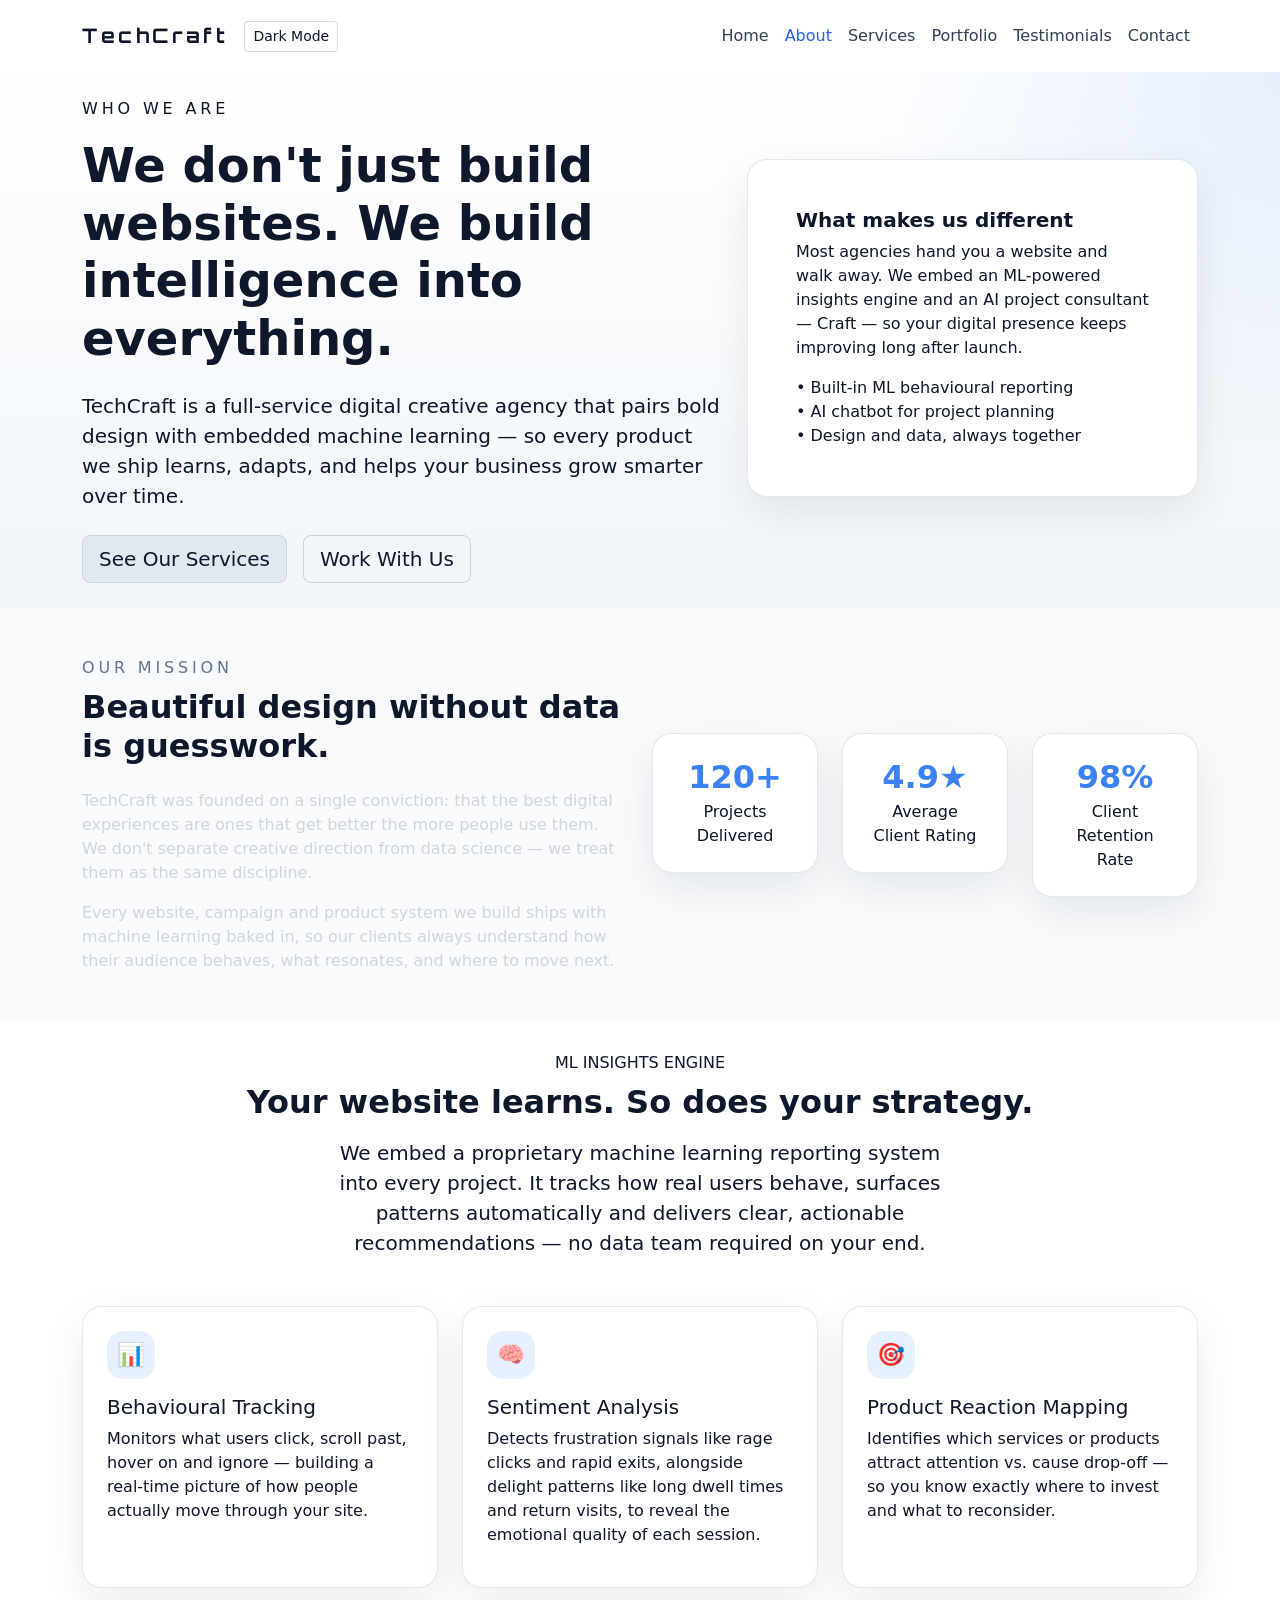
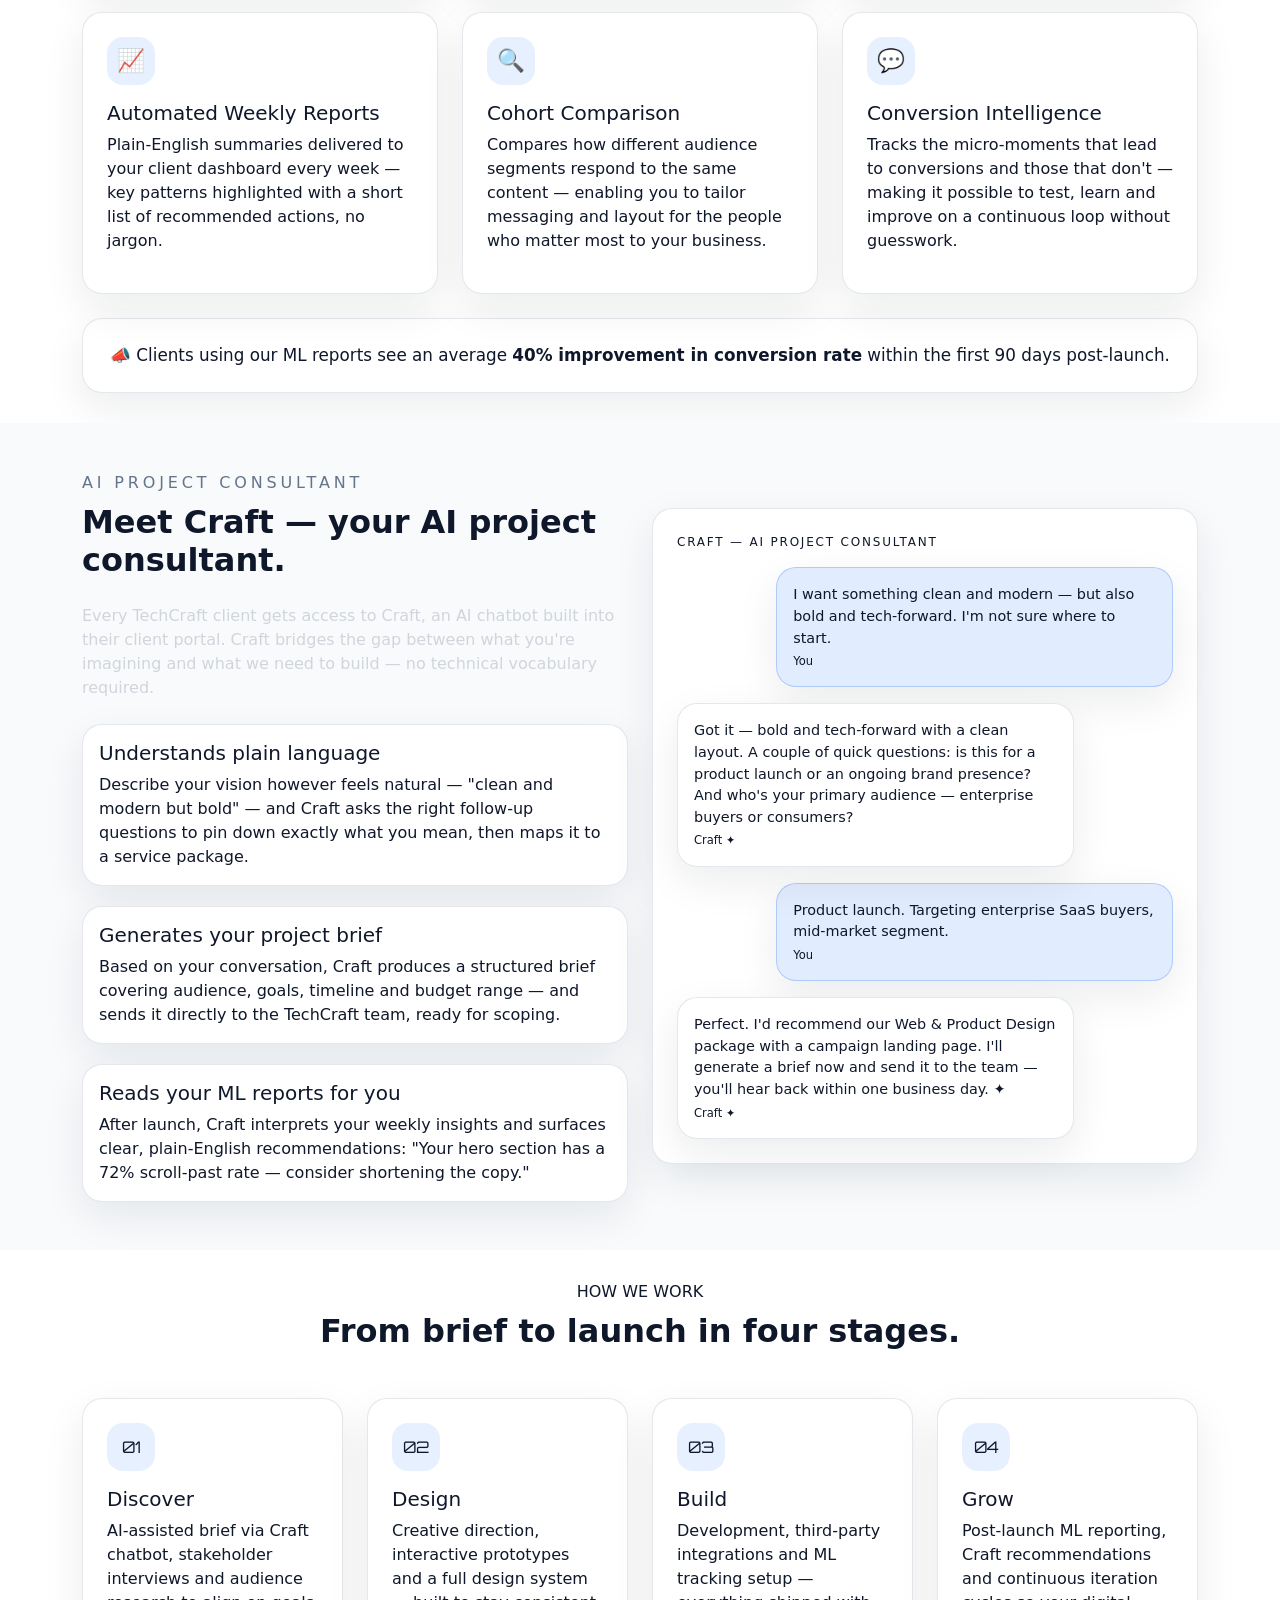
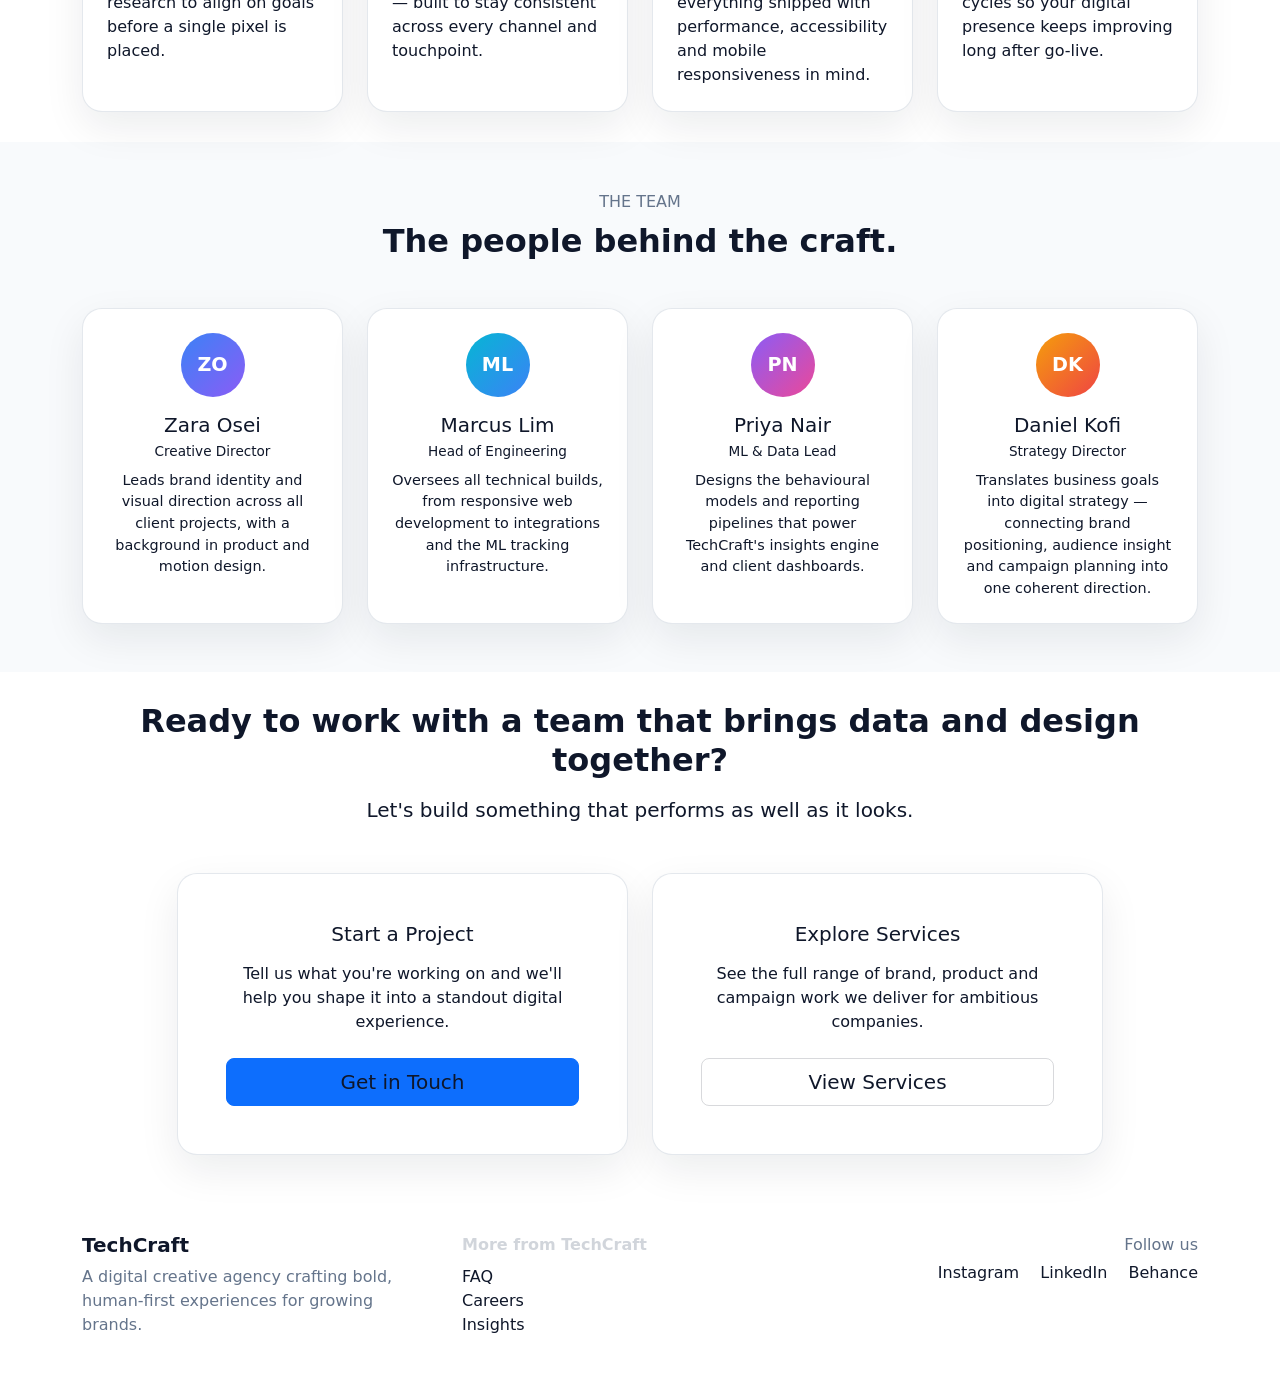
==== about.html @ 9ede1ddc "Add about page with initial structure" ====
<!DOCTYPE html>
<html lang="en">

<head>
    <meta charset="UTF-8">
    <meta name="viewport" content="width=device-width, initial-scale=1.0">
    <title>About | TechCraft Digital Creative Agency</title>
    <link rel="stylesheet" href="styles.css">
    <link rel="stylesheet" href="https://cdn.jsdelivr.net/npm/bootstrap@5.3.3/dist/css/bootstrap.min.css" />
    <link rel="preconnect" href="https://fonts.googleapis.com" />
    <link rel="preconnect" href="https://fonts.gstatic.com" crossorigin />
    <link
        href="https://fonts.googleapis.com/css2?family=Orbitron:wght@400;700;900&family=Inter:wght@400;500;600&display=swap"
        rel="stylesheet" />
</head>

<body>

    <header class="navbar navbar-expand-lg navbar-dark bg-dark py-3">
        <div class="container">
            <a class="navbar-brand fw-bold text-white" href="index.html">TechCraft</a>
            <button id="theme-toggle" class="btn btn-outline-light btn-sm me-3" type="button">Light Mode</button>
            <button class="navbar-toggler" type="button" data-bs-toggle="collapse" data-bs-target="#navbarNav"
                aria-controls="navbarNav" aria-expanded="false" aria-label="Toggle navigation">
                <span class="navbar-toggler-icon"></span>
            </button>
            <div class="collapse navbar-collapse" id="navbarNav">
                <ul class="navbar-nav ms-auto">
                    <li class="nav-item"><a class="nav-link" href="index.html">Home</a></li>
                    <li class="nav-item"><a class="nav-link active" href="about.html">About</a></li>
                    <li class="nav-item"><a class="nav-link" href="services.html">Services</a></li>
                    <li class="nav-item"><a class="nav-link" href="portfolio.html">Portfolio</a></li>
                    <li class="nav-item"><a class="nav-link" href="testimonials.html">Testimonials</a></li>
                    <li class="nav-item"><a class="nav-link" href="contact.html">Contact</a></li>
                </ul>
            </div>
        </div>
    </header>

    <main>

        <!-- HERO -->
        <section class="hero text-white">
            <div class="container py-6">
                <div class="row align-items-center">
                    <div class="col-lg-7">
                        <p class="text-uppercase letter-spacing-2 mb-3 text-secondary" style="padding-top: 25px;">Who we
                            are</p>
                        <h1 class="display-5 fw-bold mb-4">We don't just build websites. We build intelligence into
                            everything.</h1>
                        <p class="lead mb-4">TechCraft is a full-service digital creative agency that pairs bold design
                            with embedded machine learning — so every product we ship learns, adapts, and helps your
                            business grow smarter over time.</p>
                        <div class="d-flex gap-3 flex-column flex-sm-row" style="padding-bottom: 25px;">
                            <a href="services.html" class="btn btn-primary btn-lg">See Our Services</a>
                            <a href="contact.html" class="btn btn-outline-light btn-lg">Work With Us</a>
                        </div>
                    </div>
                    <div class="col-lg-5 mt-5 mt-lg-0">
                        <div class="tile floating p-5 text-dark">
                            <h5 class="fw-semibold">What makes us different</h5>
                            <p>Most agencies hand you a website and walk away. We embed an ML-powered insights engine
                                and an AI project consultant — Craft — so your digital presence keeps improving long
                                after launch.</p>
                            <ul class="list-unstyled mb-0">
                                <li>• Built-in ML behavioural reporting</li>
                                <li>• AI chatbot for project planning</li>
                                <li>• Design and data, always together</li>
                            </ul>
                        </div>
                    </div>
                </div>
            </div>
        </section>

        <!-- MISSION + STATS -->
        <section class="bg-light">
            <div class="container py-5">
                <div class="row align-items-center gy-5">
                    <div class="col-lg-6">
                        <p class="text-uppercase text-secondary mb-2 letter-spacing-2">Our mission</p>
                        <h2 class="fw-bold mb-4">Beautiful design without data is guesswork.</h2>
                        <p class="mb-3">TechCraft was founded on a single conviction: that the best digital experiences
                            are ones that get better the more people use them. We don't separate creative direction from
                            data science — we treat them as the same discipline.</p>
                        <p class="mb-0">Every website, campaign and product system we build ships with machine learning
                            baked in, so our clients always understand how their audience behaves, what resonates, and
                            where to move next.</p>
                    </div>
                    <div class="col-lg-6">
                        <div class="row g-4">
                            <div class="col-md-4">
                                <div class="tile p-4 text-center">
                                    <h2 class="fw-bold mb-1" style="color: #3b82f6;">120+</h2>
                                    <p class="mb-0 text-secondary">Projects Delivered</p>
                                </div>
                            </div>
                            <div class="col-md-4">
                                <div class="tile p-4 text-center">
                                    <h2 class="fw-bold mb-1" style="color: #3b82f6;">4.9★</h2>
                                    <p class="mb-0 text-secondary">Average Client Rating</p>
                                </div>
                            </div>
                            <div class="col-md-4">
                                <div class="tile p-4 text-center">
                                    <h2 class="fw-bold mb-1" style="color: #3b82f6;">98%</h2>
                                    <p class="mb-0 text-secondary">Client Retention Rate</p>
                                </div>
                            </div>
                        </div>
                    </div>
                </div>
            </div>
        </section>

        <!-- ML INSIGHTS ENGINE -->
        <section class="bg-white">
            <div class="container">
                <div class="text-center mb-5">
                    <p class="text-uppercase text-secondary mb-2">ML Insights Engine</p>
                    <h2 class="fw-bold">Your website learns. So does your strategy.</h2>
                    <p class="lead mt-3 mx-auto" style="max-width: 640px;">We embed a proprietary machine learning
                        reporting system into every project. It tracks how real users behave, surfaces patterns
                        automatically and delivers clear, actionable recommendations — no data team required on your
                        end.</p>
                </div>
                <div class="row gy-4">
                    <div class="col-md-4">
                        <div class="tile service-card h-100 p-4">
                            <div class="mb-3 icon">📊</div>
                            <h5>Behavioural Tracking</h5>
                            <p>Monitors what users click, scroll past, hover on and ignore — building a real-time
                                picture of how people actually move through your site.</p>
                        </div>
                    </div>
                    <div class="col-md-4">
                        <div class="tile service-card h-100 p-4">
                            <div class="mb-3 icon">🧠</div>
                            <h5>Sentiment Analysis</h5>
                            <p>Detects frustration signals like rage clicks and rapid exits, alongside delight patterns
                                like long dwell times and return visits, to reveal the emotional quality of each
                                session.</p>
                        </div>
                    </div>
                    <div class="col-md-4">
                        <div class="tile service-card h-100 p-4">
                            <div class="mb-3 icon">🎯</div>
                            <h5>Product Reaction Mapping</h5>
                            <p>Identifies which services or products attract attention vs. cause drop-off — so you know
                                exactly where to invest and what to reconsider.</p>
                        </div>
                    </div>
                    <div class="col-md-4">
                        <div class="tile service-card h-100 p-4">
                            <div class="mb-3 icon">📈</div>
                            <h5>Automated Weekly Reports</h5>
                            <p>Plain-English summaries delivered to your client dashboard every week — key patterns
                                highlighted with a short list of recommended actions, no jargon.</p>
                        </div>
                    </div>
                    <div class="col-md-4">
                        <div class="tile service-card h-100 p-4">
                            <div class="mb-3 icon">🔍</div>
                            <h5>Cohort Comparison</h5>
                            <p>Compares how different audience segments respond to the same content — enabling you to
                                tailor messaging and layout for the people who matter most to your business.</p>
                        </div>
                    </div>
                    <div class="col-md-4">
                        <div class="tile service-card h-100 p-4">
                            <div class="mb-3 icon">💬</div>
                            <h5>Conversion Intelligence</h5>
                            <p>Tracks the micro-moments that lead to conversions and those that don't — making it
                                possible to test, learn and improve on a continuous loop without guesswork.</p>
                        </div>
                    </div>
                </div>
                <div class="tile p-4 mt-4 text-center">
                    <p class="mb-0" style="font-size: 1.05rem;">📣 Clients using our ML reports see an average
                        <strong>40% improvement in conversion rate</strong> within the first 90 days post-launch.
                    </p>
                </div>
            </div>
        </section>

        <!-- AI CHATBOT - CRAFT -->
        <section class="bg-light">
            <div class="container py-5">
                <div class="row align-items-center gy-5">
                    <div class="col-lg-6">
                        <p class="text-uppercase text-secondary mb-2 letter-spacing-2">AI Project Consultant</p>
                        <h2 class="fw-bold mb-4">Meet Craft — your AI project consultant.</h2>
                        <p class="mb-4">Every TechCraft client gets access to Craft, an AI chatbot built into their
                            client portal. Craft bridges the gap between what you're imagining and what we need to build
                            — no technical vocabulary required.</p>
                        <div class="featured-tiles">
                            <div class="tile p-3">
                                <h5 class="mb-2">Understands plain language</h5>
                                <p class="mb-0">Describe your vision however feels natural — "clean and modern but bold"
                                    — and Craft asks the right follow-up questions to pin down exactly what you mean,
                                    then maps it to a service package.</p>
                            </div>
                            <div class="tile p-3">
                                <h5 class="mb-2">Generates your project brief</h5>
                                <p class="mb-0">Based on your conversation, Craft produces a structured brief covering
                                    audience, goals, timeline and budget range — and sends it directly to the TechCraft
                                    team, ready for scoping.</p>
                            </div>
                            <div class="tile p-3">
                                <h5 class="mb-2">Reads your ML reports for you</h5>
                                <p class="mb-0">After launch, Craft interprets your weekly insights and surfaces clear,
                                    plain-English recommendations: "Your hero section has a 72% scroll-past rate —
                                    consider shortening the copy."</p>
                            </div>
                        </div>
                    </div>
                    <div class="col-lg-6">
                        <div class="tile p-4">
                            <p class="text-uppercase text-secondary mb-3"
                                style="font-size: 0.75rem; letter-spacing: 0.15em;">Craft — AI Project Consultant</p>
                            <div class="d-flex flex-column gap-3">
                                <div class="d-flex justify-content-end">
                                    <div class="tile p-3"
                                        style="max-width: 80%; background: rgba(59,130,246,0.15); border-color: rgba(59,130,246,0.3);">
                                        <p class="mb-1" style="font-size: 0.9rem;">I want something clean and modern —
                                            but also bold and tech-forward. I'm not sure where to start.</p>
                                        <p class="mb-0 text-secondary" style="font-size: 0.72rem;">You</p>
                                    </div>
                                </div>
                                <div class="d-flex justify-content-start">
                                    <div class="tile p-3" style="max-width: 80%;">
                                        <p class="mb-1" style="font-size: 0.9rem;">Got it — bold and tech-forward with a
                                            clean layout. A couple of quick questions: is this for a product launch or
                                            an ongoing brand presence? And who's your primary audience — enterprise
                                            buyers or consumers?</p>
                                        <p class="mb-0 text-secondary" style="font-size: 0.72rem;">Craft ✦</p>
                                    </div>
                                </div>
                                <div class="d-flex justify-content-end">
                                    <div class="tile p-3"
                                        style="max-width: 80%; background: rgba(59,130,246,0.15); border-color: rgba(59,130,246,0.3);">
                                        <p class="mb-1" style="font-size: 0.9rem;">Product launch. Targeting enterprise
                                            SaaS buyers, mid-market segment.</p>
                                        <p class="mb-0 text-secondary" style="font-size: 0.72rem;">You</p>
                                    </div>
                                </div>
                                <div class="d-flex justify-content-start">
                                    <div class="tile p-3" style="max-width: 80%;">
                                        <p class="mb-1" style="font-size: 0.9rem;">Perfect. I'd recommend our Web &
                                            Product Design package with a campaign landing page. I'll generate a brief
                                            now and send it to the team — you'll hear back within one business day. ✦
                                        </p>
                                        <p class="mb-0 text-secondary" style="font-size: 0.72rem;">Craft ✦</p>
                                    </div>
                                </div>
                            </div>
                        </div>
                    </div>
                </div>
            </div>
        </section>

        <!-- PROCESS STEPS -->
        <section class="bg-white">
            <div class="container">
                <div class="text-center mb-5">
                    <p class="text-uppercase text-secondary mb-2">How we work</p>
                    <h2 class="fw-bold">From brief to launch in four stages.</h2>
                </div>
                <div class="row gy-4">
                    <div class="col-md-3">
                        <div class="tile p-4 h-100">
                            <div class="mb-3 icon" style="font-family: 'Orbitron', sans-serif; font-size: 1rem;">01
                            </div>
                            <h5 class="mb-2">Discover</h5>
                            <p class="mb-0">AI-assisted brief via Craft chatbot, stakeholder interviews and audience
                                research to align on goals before a single pixel is placed.</p>
                        </div>
                    </div>
                    <div class="col-md-3">
                        <div class="tile p-4 h-100">
                            <div class="mb-3 icon" style="font-family: 'Orbitron', sans-serif; font-size: 1rem;">02
                            </div>
                            <h5 class="mb-2">Design</h5>
                            <p class="mb-0">Creative direction, interactive prototypes and a full design system — built
                                to stay consistent across every channel and touchpoint.</p>
                        </div>
                    </div>
                    <div class="col-md-3">
                        <div class="tile p-4 h-100">
                            <div class="mb-3 icon" style="font-family: 'Orbitron', sans-serif; font-size: 1rem;">03
                            </div>
                            <h5 class="mb-2">Build</h5>
                            <p class="mb-0">Development, third-party integrations and ML tracking setup — everything
                                shipped with performance, accessibility and mobile responsiveness in mind.</p>
                        </div>
                    </div>
                    <div class="col-md-3">
                        <div class="tile p-4 h-100">
                            <div class="mb-3 icon" style="font-family: 'Orbitron', sans-serif; font-size: 1rem;">04
                            </div>
                            <h5 class="mb-2">Grow</h5>
                            <p class="mb-0">Post-launch ML reporting, Craft recommendations and continuous iteration
                                cycles so your digital presence keeps improving long after go-live.</p>
                        </div>
                    </div>
                </div>
            </div>
        </section>

        <!-- TEAM -->
        <section class="bg-light">
            <div class="container py-5">
                <div class="text-center mb-5">
                    <p class="text-uppercase text-secondary mb-2">The team</p>
                    <h2 class="fw-bold">The people behind the craft.</h2>
                </div>
                <div class="row gy-4">
                    <div class="col-md-3">
                        <div class="tile p-4 h-100 text-center">
                            <div class="mx-auto mb-3 d-flex align-items-center justify-content-center fw-bold"
                                style="width:64px;height:64px;border-radius:50%;background:linear-gradient(135deg,#3b82f6,#8b5cf6);font-size:1.2rem;color:#fff;">
                                ZO</div>
                            <h5 class="mb-1">Zara Osei</h5>
                            <p class="text-secondary mb-2" style="font-size: 0.85rem;">Creative Director</p>
                            <p class="mb-0" style="font-size: 0.9rem;">Leads brand identity and visual direction across
                                all client projects, with a background in product and motion design.</p>
                        </div>
                    </div>
                    <div class="col-md-3">
                        <div class="tile p-4 h-100 text-center">
                            <div class="mx-auto mb-3 d-flex align-items-center justify-content-center fw-bold"
                                style="width:64px;height:64px;border-radius:50%;background:linear-gradient(135deg,#06b6d4,#3b82f6);font-size:1.2rem;color:#fff;">
                                ML</div>
                            <h5 class="mb-1">Marcus Lim</h5>
                            <p class="text-secondary mb-2" style="font-size: 0.85rem;">Head of Engineering</p>
                            <p class="mb-0" style="font-size: 0.9rem;">Oversees all technical builds, from responsive
                                web development to integrations and the ML tracking infrastructure.</p>
                        </div>
                    </div>
                    <div class="col-md-3">
                        <div class="tile p-4 h-100 text-center">
                            <div class="mx-auto mb-3 d-flex align-items-center justify-content-center fw-bold"
                                style="width:64px;height:64px;border-radius:50%;background:linear-gradient(135deg,#8b5cf6,#ec4899);font-size:1.2rem;color:#fff;">
                                PN</div>
                            <h5 class="mb-1">Priya Nair</h5>
                            <p class="text-secondary mb-2" style="font-size: 0.85rem;">ML & Data Lead</p>
                            <p class="mb-0" style="font-size: 0.9rem;">Designs the behavioural models and reporting
                                pipelines that power TechCraft's insights engine and client dashboards.</p>
                        </div>
                    </div>
                    <div class="col-md-3">
                        <div class="tile p-4 h-100 text-center">
                            <div class="mx-auto mb-3 d-flex align-items-center justify-content-center fw-bold"
                                style="width:64px;height:64px;border-radius:50%;background:linear-gradient(135deg,#f59e0b,#ef4444);font-size:1.2rem;color:#fff;">
                                DK</div>
                            <h5 class="mb-1">Daniel Kofi</h5>
                            <p class="text-secondary mb-2" style="font-size: 0.85rem;">Strategy Director</p>
                            <p class="mb-0" style="font-size: 0.9rem;">Translates business goals into digital strategy —
                                connecting brand positioning, audience insight and campaign planning into one coherent
                                direction.</p>
                        </div>
                    </div>
                </div>
            </div>
        </section>

        <!-- BOTTOM CTA -->
        <section class="bg-white">
            <div class="container">
                <div class="text-center mb-5">
                    <h2 class="fw-bold">Ready to work with a team that brings data and design together?</h2>
                    <p class="lead mt-3">Let's build something that performs as well as it looks.</p>
                </div>
                <div class="row g-4 justify-content-center">
                    <div class="col-md-5">
                        <div class="tile p-5 text-center">
                            <h5 class="mb-3">Start a Project</h5>
                            <p class="mb-4">Tell us what you're working on and we'll help you shape it into a standout
                                digital experience.</p>
                            <a href="contact.html" class="btn btn-primary btn-lg w-100">Get in Touch</a>
                        </div>
                    </div>
                    <div class="col-md-5">
                        <div class="tile p-5 text-center">
                            <h5 class="mb-3">Explore Services</h5>
                            <p class="mb-4">See the full range of brand, product and campaign work we deliver for
                                ambitious companies.</p>
                            <a href="services.html" class="btn btn-outline-light btn-lg w-100">View Services</a>
                        </div>
                    </div>
                </div>
            </div>
        </section>

    </main>

    <footer class="py-5 bg-dark text-white">
        <div class="container">
            <div class="row gy-4">
                <div class="col-md-4">
                    <h5 class="fw-bold">TechCraft</h5>
                    <p class="text-secondary mb-0">A digital creative agency crafting bold, human-first experiences for
                        growing brands.</p>
                </div>
                <div class="col-md-4">
                    <p class="fw-bold mb-2">More from TechCraft</p>
                    <ul class="list-unstyled mb-0">
                        <li><a href="faq.html" class="text-white text-decoration-none">FAQ</a></li>
                        <li><a href="careers.html" class="text-white text-decoration-none">Careers</a></li>
                        <li><a href="insights.html" class="text-white text-decoration-none">Insights</a></li>
                    </ul>
                </div>
                <div class="col-md-4 text-md-end">
                    <p class="mb-1 text-secondary">Follow us</p>
                    <a href="#" class="text-white text-decoration-none me-3">Instagram</a>
                    <a href="#" class="text-white text-decoration-none me-3">LinkedIn</a>
                    <a href="#" class="text-white text-decoration-none">Behance</a>
                </div>
            </div>
        </div>
    </footer>

    <script src="theme.js"></script>
    <script src="https://cdn.jsdelivr.net/npm/bootstrap@5.3.3/dist/js/bootstrap.bundle.min.js"></script>
</body>

</html>
---- styles.css ----
:root {
  font-family: 'Inter', sans-serif;
  background-color: #090b13;
  color: #eef2ff;
}

html, body {
  margin: 0;
  padding: 0;
  min-height: 100%;
}

body {
  background: linear-gradient(180deg, #05070f 0%, #111827 100%);
}

.navbar-brand {
  font-family: 'Orbitron', sans-serif;
  letter-spacing: 0.18em;
}

.hero {
  background: linear-gradient(180deg, rgba(15, 23, 42, 0.96), rgba(7, 10, 20, 0.95));
  position: relative;
  overflow: hidden;
}

.hero::before {
  content: "";
  position: absolute;
  inset: 0;
  background: radial-gradient(circle at top right, rgba(56, 189, 248, 0.16), transparent 30%);
  pointer-events: none;
}

.hero .container {
  position: relative;
  z-index: 1;
}

body {
  color: #e2e8f0;
}

h1, h2, h3, h4, h5, h6 {
  color: #f8fafc;
}

p, li, a {
  color: #d1d5db;
}

a {
  color: #3b82f6;
}

a:hover {
  color: #60a5fa;
}

.letter-spacing-2 {
  letter-spacing: 0.24em;
}

.tile {
  background: rgba(255, 255, 255, 0.08);
  border: 1px solid rgba(255, 255, 255, 0.08);
  border-radius: 1.25rem;
  box-shadow: 0 30px 70px rgba(15, 23, 42, 0.25);
}

.tile p,
.tile h5 {
  color: #f8fafc;
}

.tile.floating {
  transform: translateY(-12px);
  transition: transform 0.35s ease;
}

.tile.floating:hover {
  transform: translateY(-18px);
}

.featured-tiles {
  display: grid;
  gap: 1.25rem;
}

.service-card {
  background: linear-gradient(180deg, rgba(255, 255, 255, 0.08), rgba(255, 255, 255, 0.05));
}

.service-card h5,
.service-card p {
  color: #e5e7eb;
}

.icon {
  background: rgba(59, 130, 246, 0.12);
  display: inline-flex;
  align-items: center;
  justify-content: center;
  width: 3rem;
  height: 3rem;
  border-radius: 1rem;
  font-size: 1.4rem;
}

.bg-light {
  background-color: #0f172a !important;
}

.bg-white {
  background-color: transparent !important;
  padding-bottom: 30px;
  padding-top: 30px;
}

.bg-white,
.bg-white h1,
.bg-white h2,
.bg-white h3,
.bg-white h4,
.bg-white h5,
.bg-white h6,
.bg-white p,
.bg-white li,
.bg-white a,
.bg-white .text-secondary,
.bg-white .tile p,
.bg-white .tile h5 {
  color: #0f172a !important;
}

.text-secondary {
  color: #94a3b8 !important;
}

footer {
  background: #020617;
}

footer a {
  color: #ffffff;
}

footer a:hover {
  color: #60a5fa;
}

.light-mode {
  background: linear-gradient(180deg, #f8fafc 0%, #e2e8f0 100%);
  color: #0f172a;
}

.light-mode .hero {
  background: linear-gradient(180deg, rgba(255, 255, 255, 0.98), rgba(241, 245, 249, 0.95));
}

.light-mode .hero::before {
  background: radial-gradient(circle at top right, rgba(59, 130, 246, 0.12), transparent 30%);
}

.light-mode .navbar,
.light-mode .footer,
.light-mode .bg-dark {
  background-color: #ffffff !important;
}

.light-mode .navbar-brand,
.light-mode .nav-link,
.light-mode .text-white {
  color: #0f172a !important;
}

.light-mode .nav-link.active {
  color: #2563eb !important;
}

.light-mode .nav-link {
  color: #334155 !important;
}

.light-mode .hero,
.light-mode .hero .lead,
.light-mode .hero h1,
.light-mode .hero p,
.light-mode .hero li,
.light-mode .hero .btn-primary {
  color: #0f172a !important;
}

.light-mode .hero .btn-primary {
  background-color: #e2e8f0;
  border-color: #cbd5e1;
  color: #0f172a !important;
}

.light-mode .hero .btn-primary:hover {
  background-color: #d1d5db;
}

.light-mode .bg-white,
.light-mode .bg-white p,
.light-mode .bg-white h1,
.light-mode .bg-white h2,
.light-mode .bg-white h3,
.light-mode .bg-white h4,
.light-mode .bg-white h5,
.light-mode .bg-white h6,
.light-mode .bg-white li,
.light-mode .bg-white span {
  color: #0f172a !important;
}

.light-mode .tile {
  background: #ffffff;
  border-color: rgba(148, 163, 184, 0.25);
  box-shadow: 0 15px 40px rgba(15, 23, 42, 0.08);
}

.light-mode .tile p,
.light-mode .tile h5 {
  color: #0f172a;
}

.light-mode .service-card {
  background: #f3f4f6;
}

.light-mode .text-secondary {
  color: #64748b !important;
}

.light-mode a {
  color: #1d4ed8;
}

.light-mode a:hover {
  color: #2563eb;
}

.light-mode .btn-outline-light {
  color: #0f172a;
  border-color: rgba(15, 23, 42, 0.16);
}

.light-mode .btn-outline-light:hover {
  background-color: rgba(15, 23, 42, 0.06);
}

.light-mode .bg-light {
  background-color: #f8fafc !important;
}

.light-mode .bg-white {
  background-color: #ffffff !important;
}

.light-mode .bg-white h1,
.light-mode .bg-white h2,
.light-mode .bg-white h3,
.light-mode .bg-white h4,
.light-mode .bg-white h5,
.light-mode .bg-white h6,
.light-mode .bg-white p,
.light-mode .bg-white li,
.light-mode .bg-white a,
.light-mode .bg-white .text-secondary,
.light-mode .bg-white .tile p,
.light-mode .bg-white .tile h5,
.light-mode .bg-white .lead,
.light-mode .bg-white .display-5 {
  color: #0f172a !important;
}

.light-mode .bg-white .tile {
  background: #ffffff;
}

.light-mode .tile p,
.light-mode .tile h5 {
  color: #0f172a !important;
}

.light-mode footer {
  background: #020617;
}

.btn-primary {
  background-color: #2563eb;
  border-color: #2563eb;
}

.btn-outline-light {
  color: #f8fafc;
  border-color: rgba(248, 250, 252, 0.32);
}

.btn-outline-light:hover {
  background-color: rgba(248, 250, 252, 0.08);
}

.container .row align-items-center gy-5 {
    color: #000000;
    
}



@media (max-width: 767px) {
  .hero {
    padding-top: 3rem;
    padding-bottom: 3rem;
  }
}
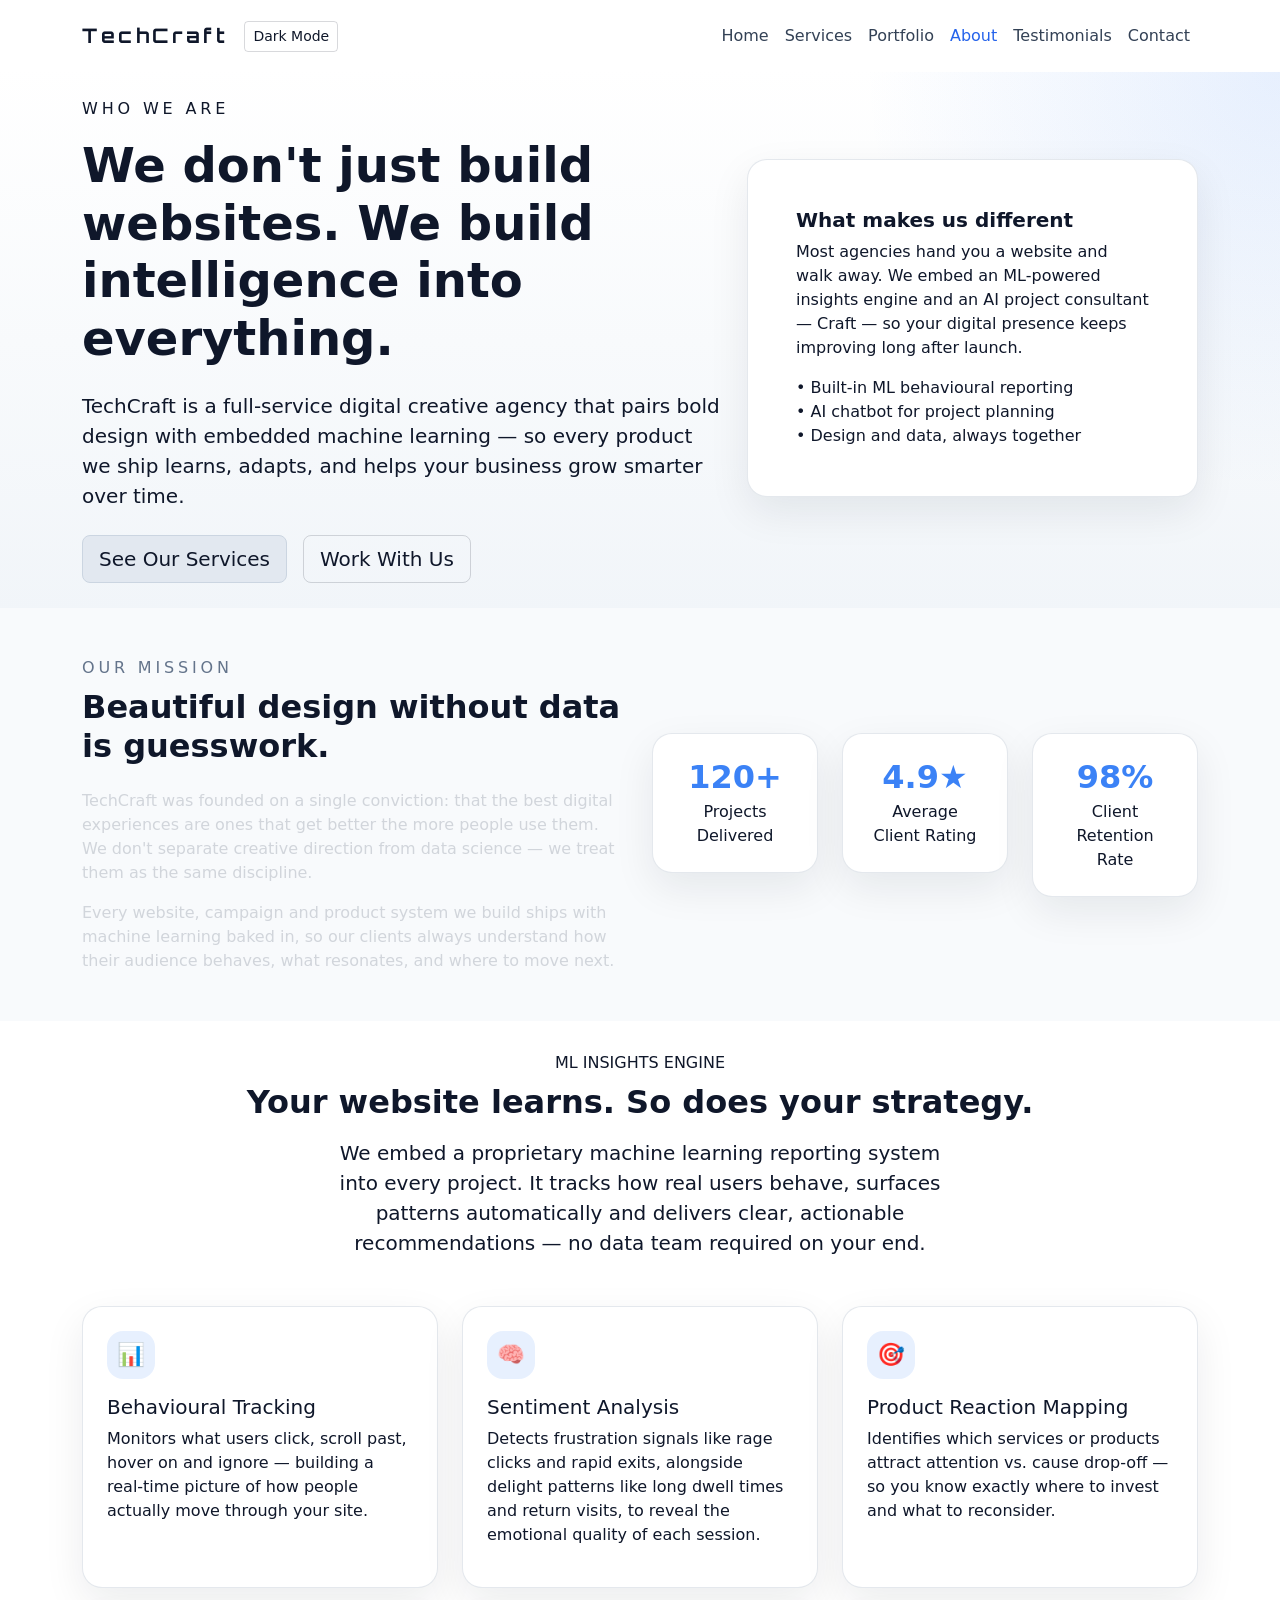
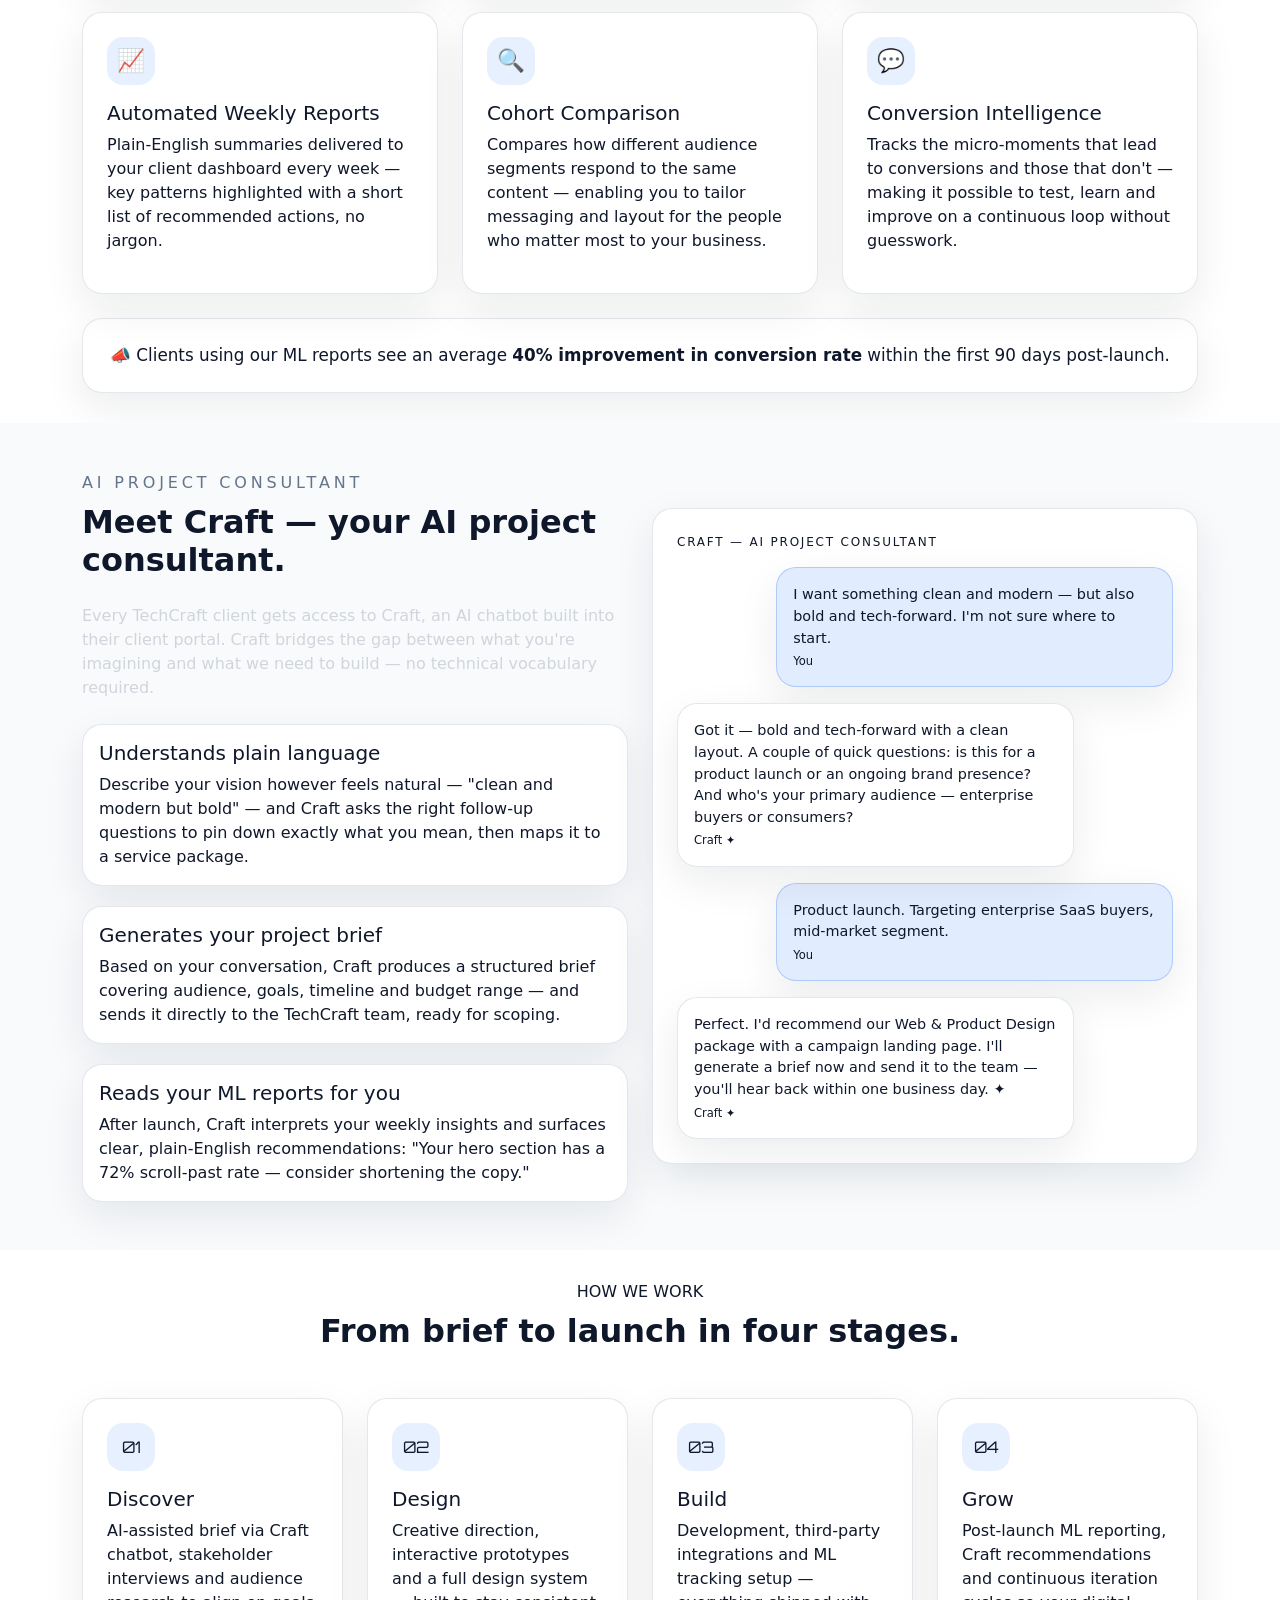
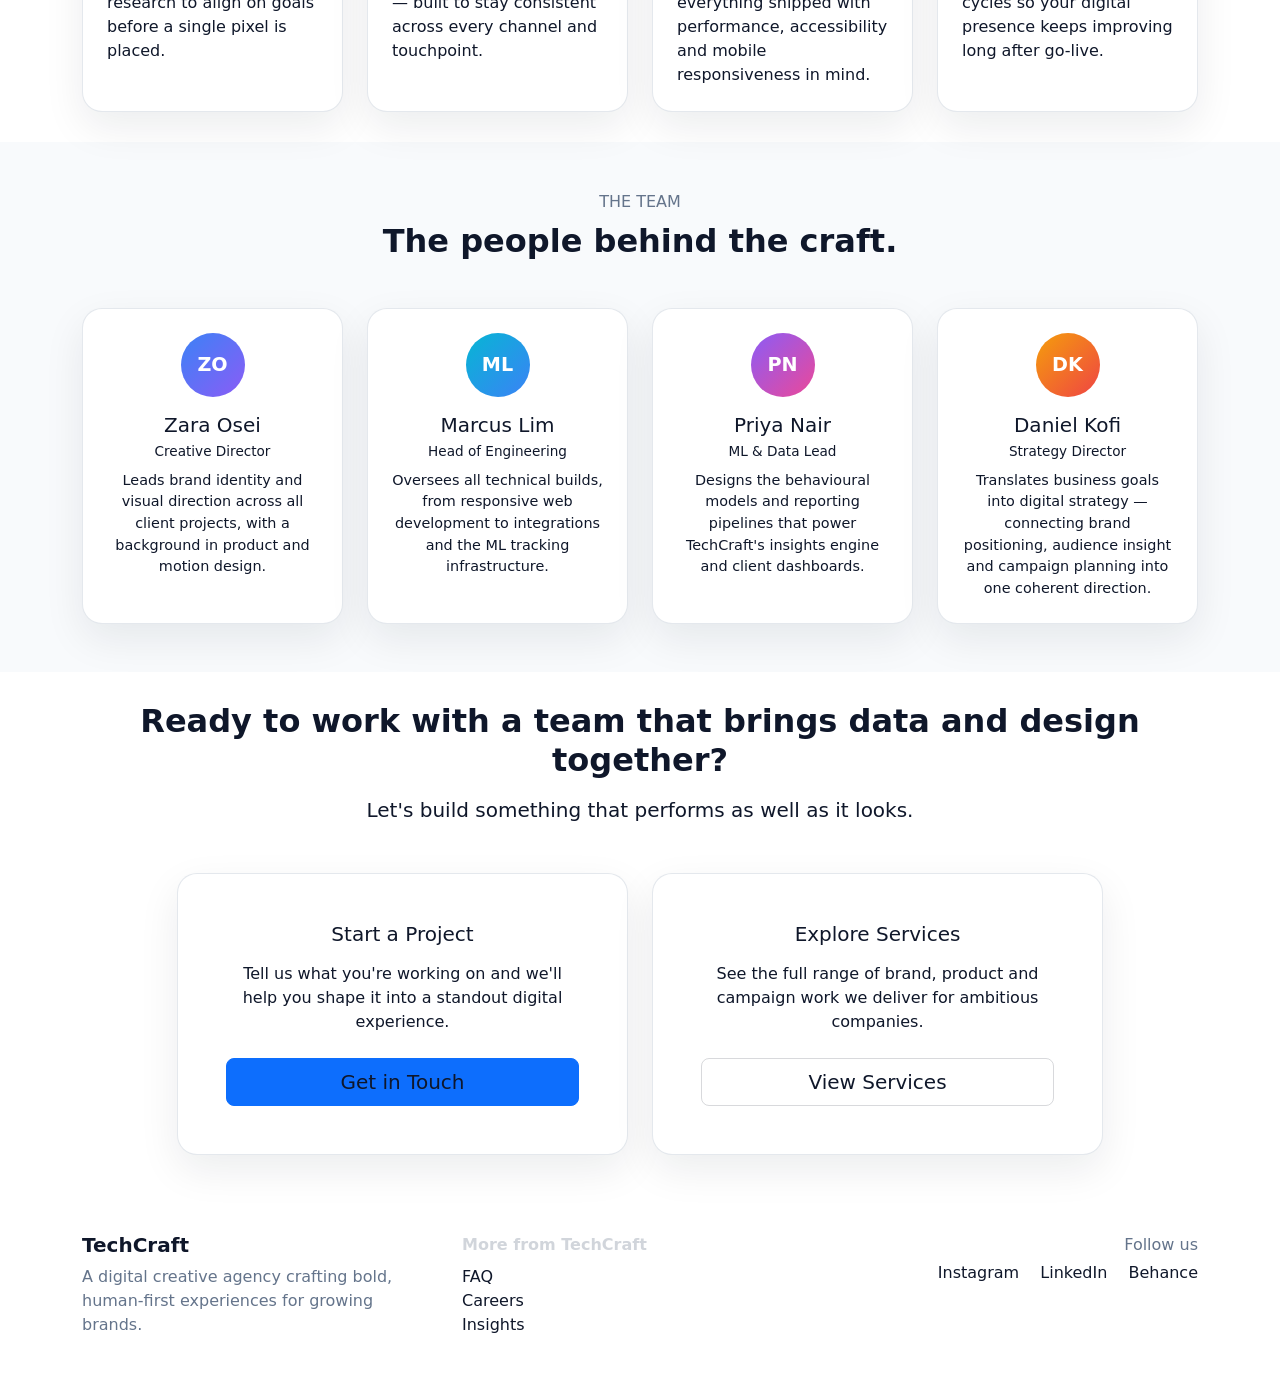
==== commit fa6c1005: "Update navigation links for consistency and clarity in about and services pages" ====
--- a/about.html
+++ b/about.html
@@ -27,11 +27,11 @@
             <div class="collapse navbar-collapse" id="navbarNav">
                 <ul class="navbar-nav ms-auto">
                     <li class="nav-item"><a class="nav-link" href="index.html">Home</a></li>
-                    <li class="nav-item"><a class="nav-link active" href="about.html">About</a></li>
                     <li class="nav-item"><a class="nav-link" href="services.html">Services</a></li>
                     <li class="nav-item"><a class="nav-link" href="portfolio.html">Portfolio</a></li>
+                    <li class="nav-item"><a class="nav-link active" href="about.html">About</a></li>
                     <li class="nav-item"><a class="nav-link" href="testimonials.html">Testimonials</a></li>
-                    <li class="nav-item"><a class="nav-link" href="contact.html">Contact</a></li>
+                    <li class="nav-item"><a class="nav-link" href="contacts.html">Contact</a></li>
                 </ul>
             </div>
         </div>
@@ -53,7 +53,7 @@
                             business grow smarter over time.</p>
                         <div class="d-flex gap-3 flex-column flex-sm-row" style="padding-bottom: 25px;">
                             <a href="services.html" class="btn btn-primary btn-lg">See Our Services</a>
-                            <a href="contact.html" class="btn btn-outline-light btn-lg">Work With Us</a>
+                            <a href="contacts.html" class="btn btn-outline-light btn-lg">Work With Us</a>
                         </div>
                     </div>
                     <div class="col-lg-5 mt-5 mt-lg-0">
@@ -378,7 +378,7 @@
                             <h5 class="mb-3">Start a Project</h5>
                             <p class="mb-4">Tell us what you're working on and we'll help you shape it into a standout
                                 digital experience.</p>
-                            <a href="contact.html" class="btn btn-primary btn-lg w-100">Get in Touch</a>
+                            <a href="contacts.html" class="btn btn-primary btn-lg w-100">Get in Touch</a>
                         </div>
                     </div>
                     <div class="col-md-5">
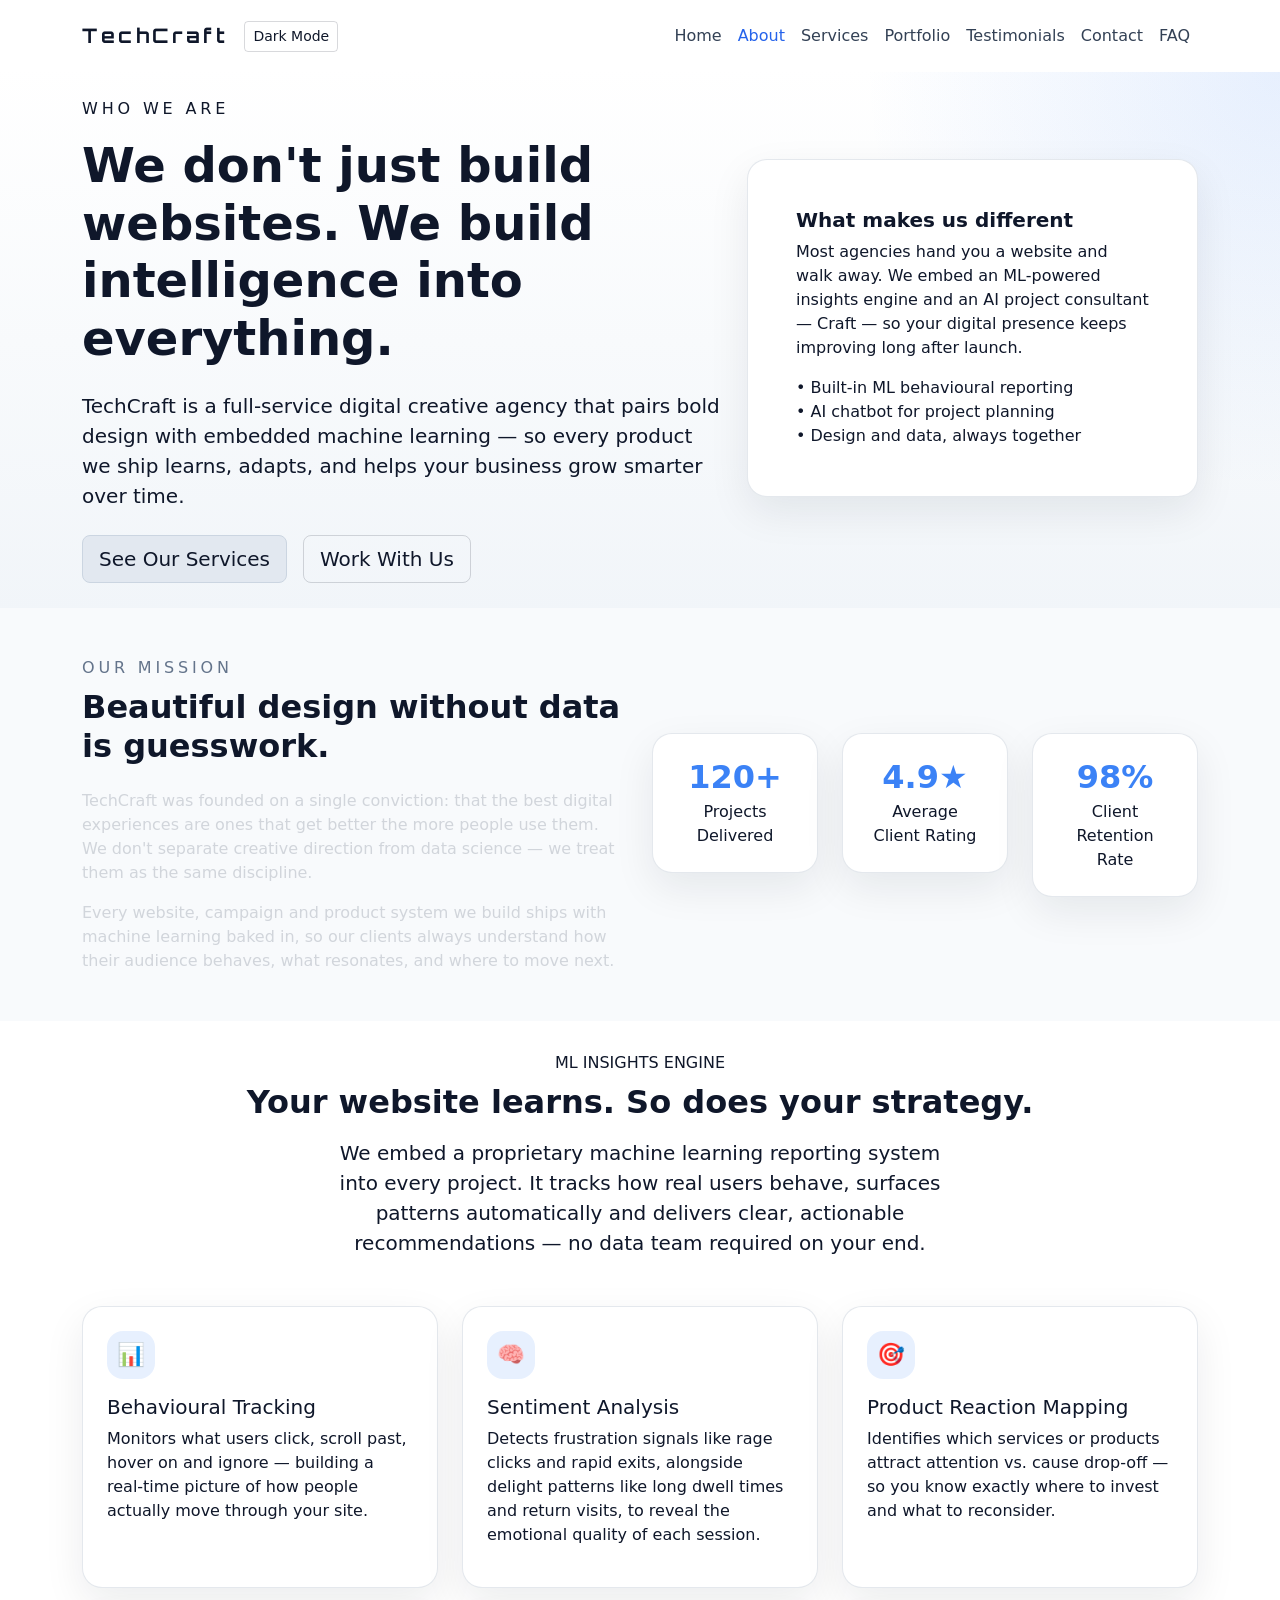
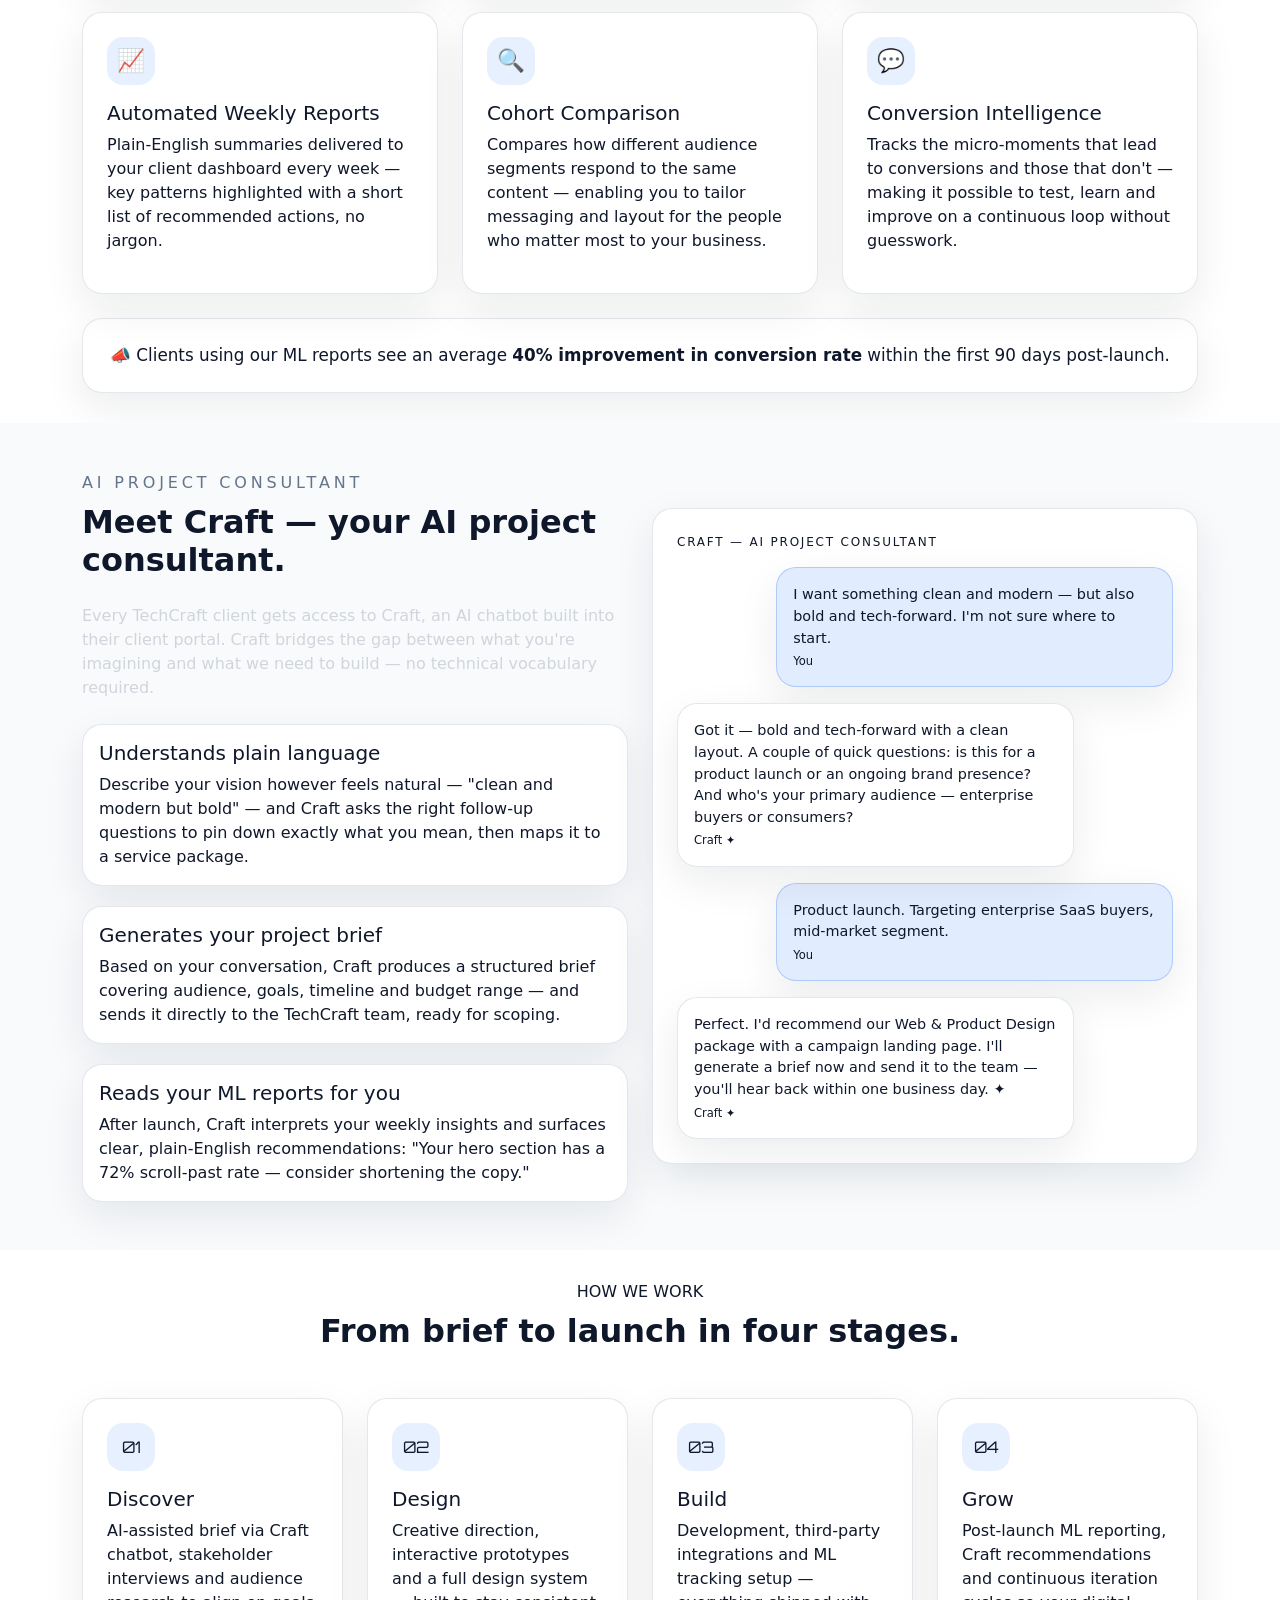
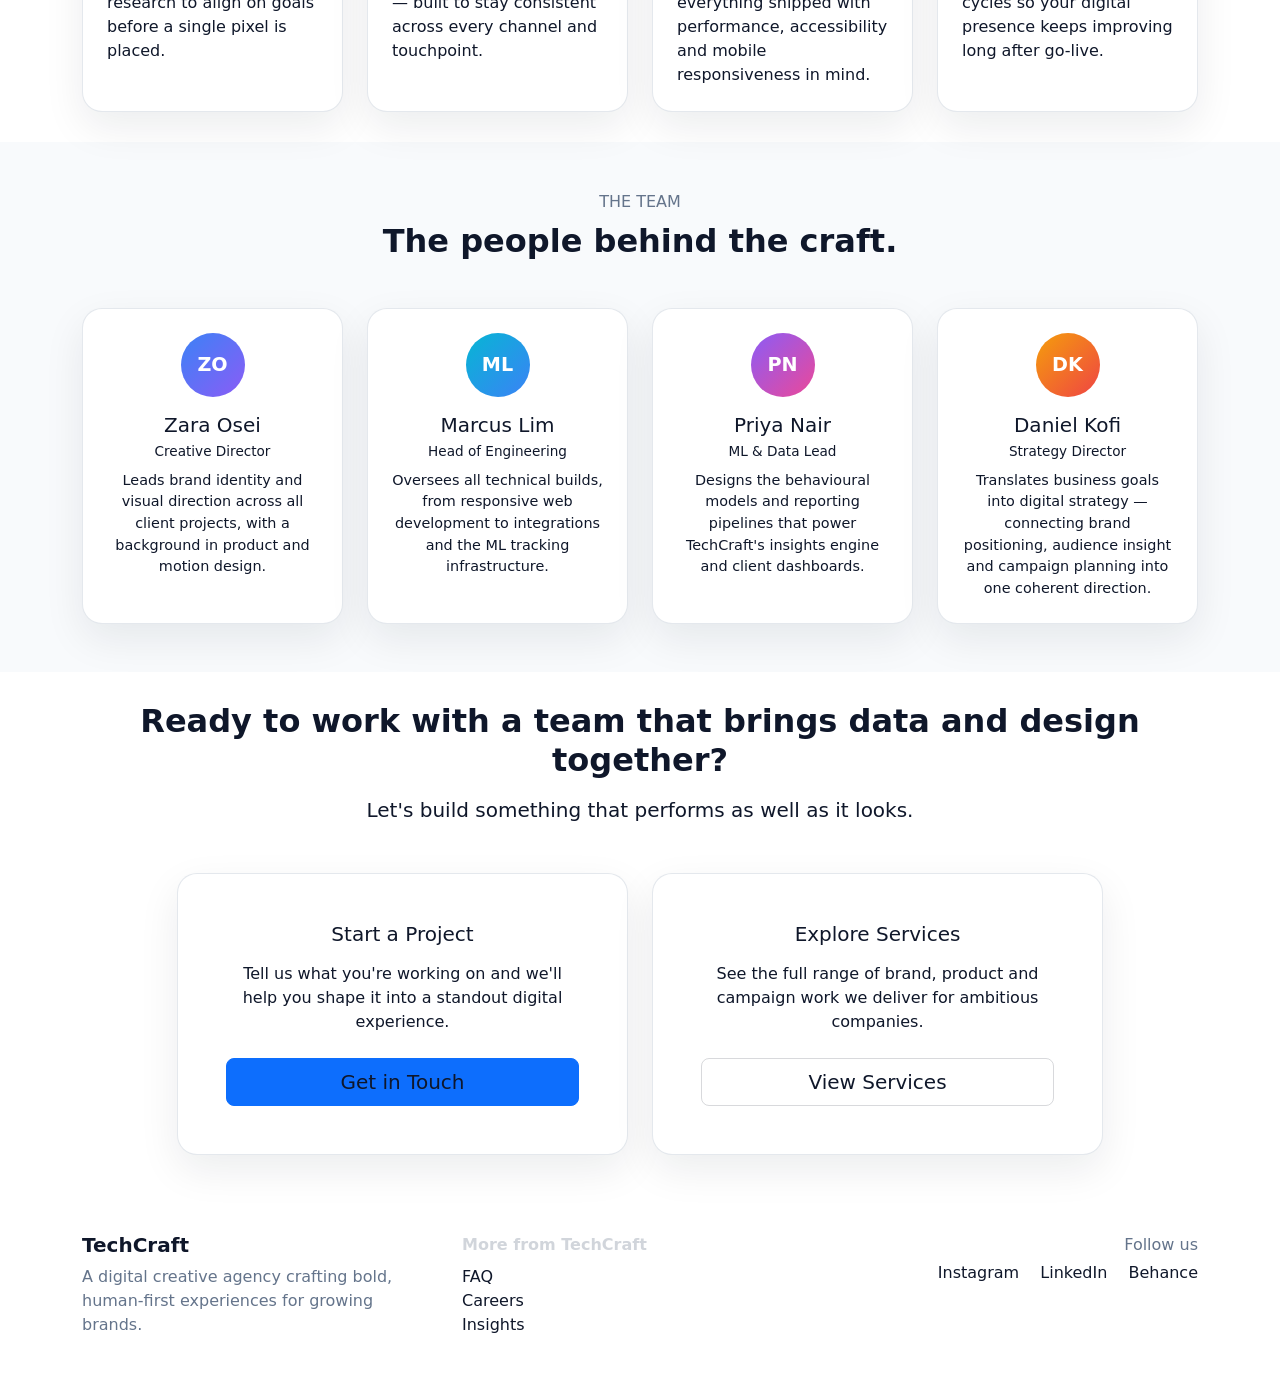
==== commit d57fb9be: "Add FAQ link to navigation in About and Contacts pages" ====
--- a/about.html
+++ b/about.html
@@ -27,11 +27,12 @@
             <div class="collapse navbar-collapse" id="navbarNav">
                 <ul class="navbar-nav ms-auto">
                     <li class="nav-item"><a class="nav-link" href="index.html">Home</a></li>
+                    <li class="nav-item"><a class="nav-link active" href="about.html">About</a></li>
                     <li class="nav-item"><a class="nav-link" href="services.html">Services</a></li>
                     <li class="nav-item"><a class="nav-link" href="portfolio.html">Portfolio</a></li>
-                    <li class="nav-item"><a class="nav-link active" href="about.html">About</a></li>
                     <li class="nav-item"><a class="nav-link" href="testimonials.html">Testimonials</a></li>
                     <li class="nav-item"><a class="nav-link" href="contacts.html">Contact</a></li>
+                    <li class="nav-item"><a class="nav-link" href="faq.html">FAQ</a></li>
                 </ul>
             </div>
         </div>
--- a/styles.css
+++ b/styles.css
@@ -39,7 +39,7 @@
 }
 
 body {
-  color: #e2e8f0;
+  color: #f1eaea;
 }
 
 h1, h2, h3, h4, h5, h6 {
@@ -130,12 +130,22 @@
 .bg-white a,
 .bg-white .text-secondary,
 .bg-white .tile p,
-.bg-white .tile h5 {
+.bg-white .tile h5,
+.bg-white .tile,
+.bg-white .tile h1,
+.bg-white .tile h2,
+.bg-white .tile h3,
+.bg-white .tile h4,
+.bg-white .tile h6,
+.bg-white .tile span,
+.bg-white .service-card,
+.bg-white .service-card h5,
+.bg-white .service-card p {
   color: #0f172a !important;
 }
 
 .text-secondary {
-  color: #94a3b8 !important;
+  color: #cbd5e1 !important;
 }
 
 footer {
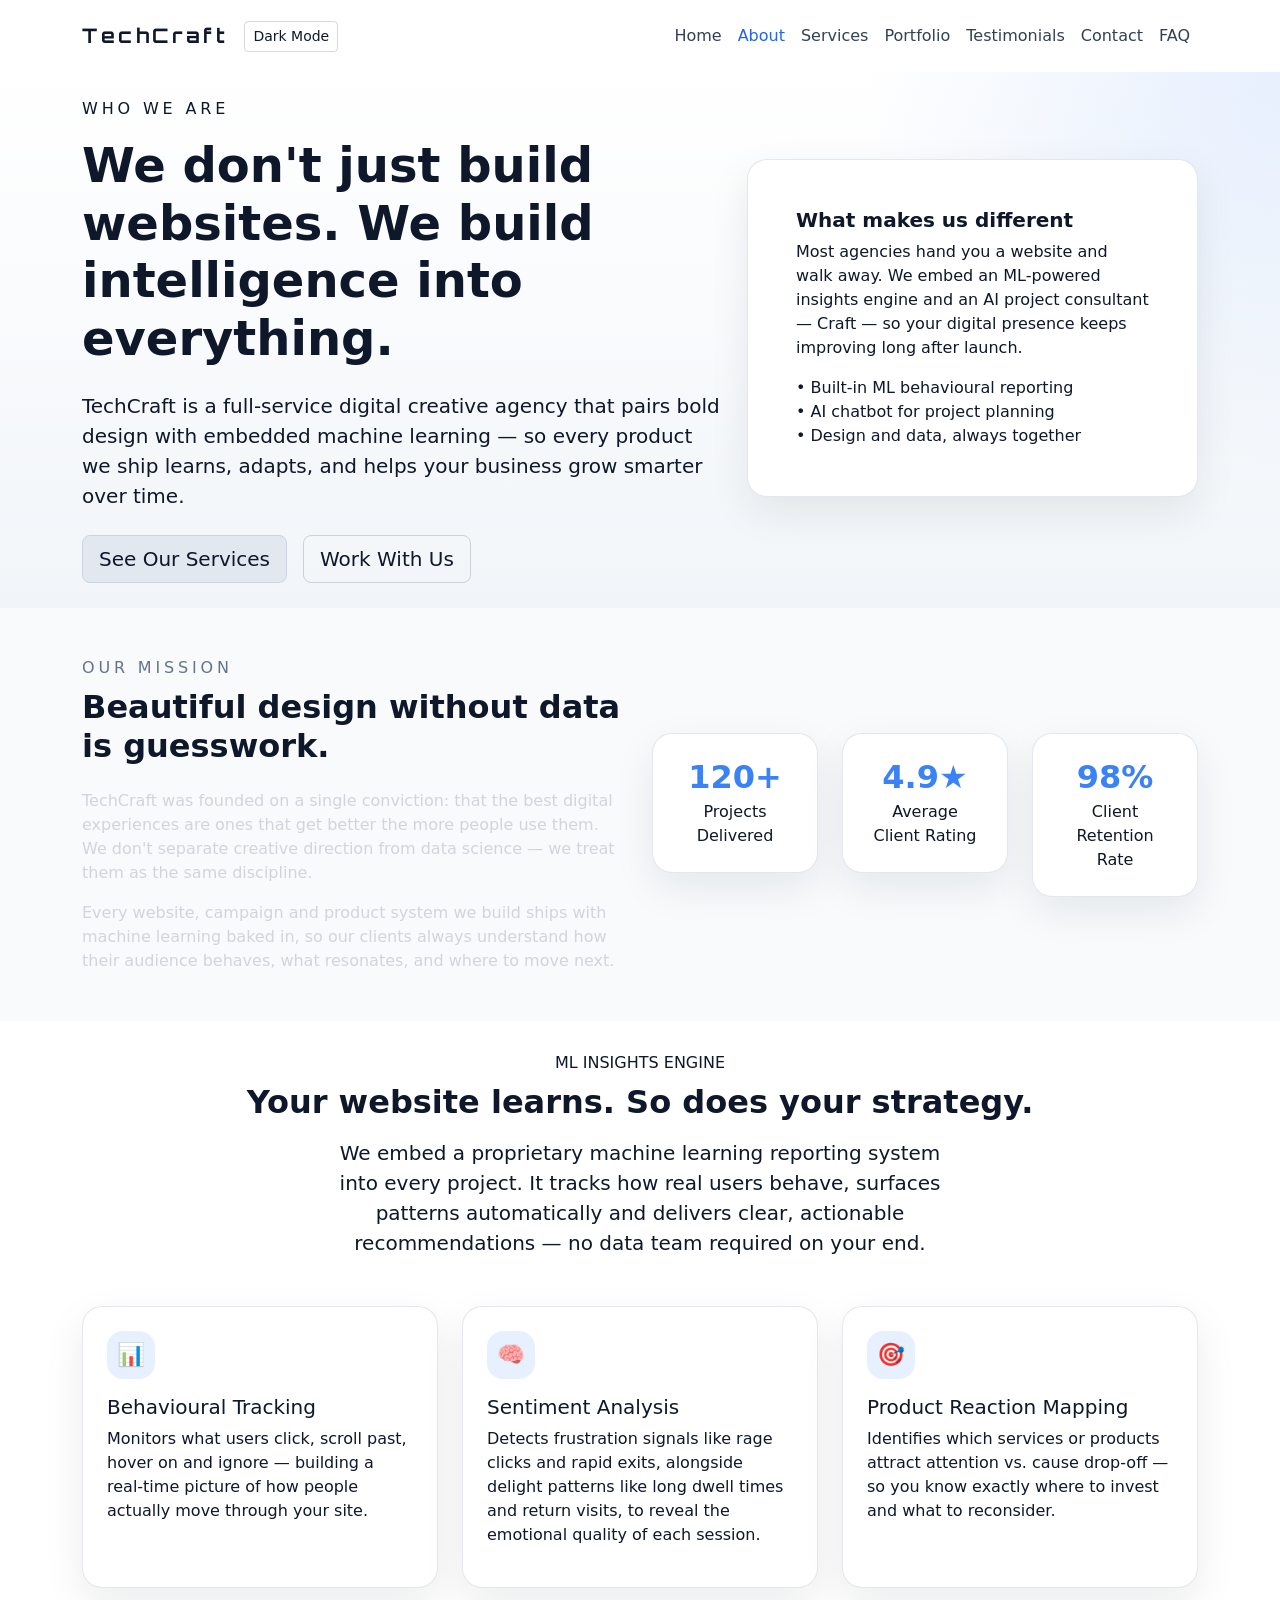
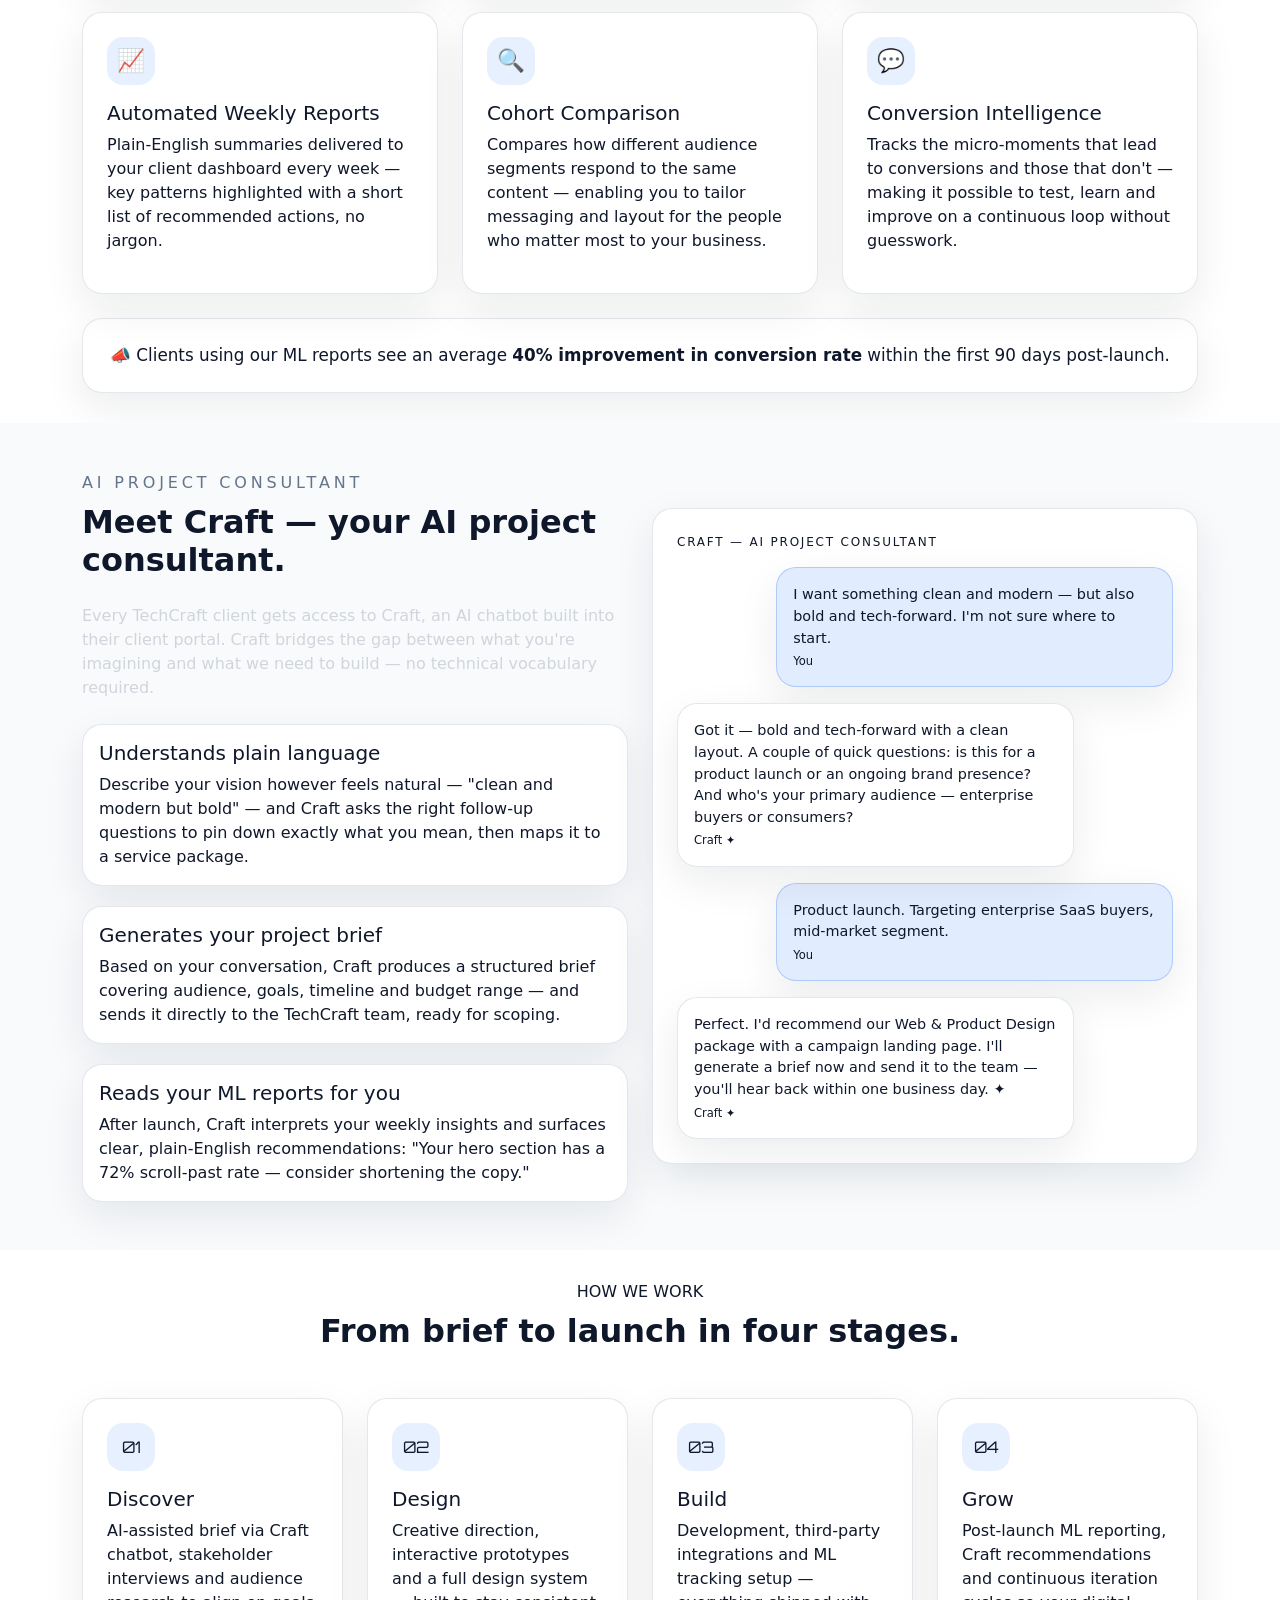
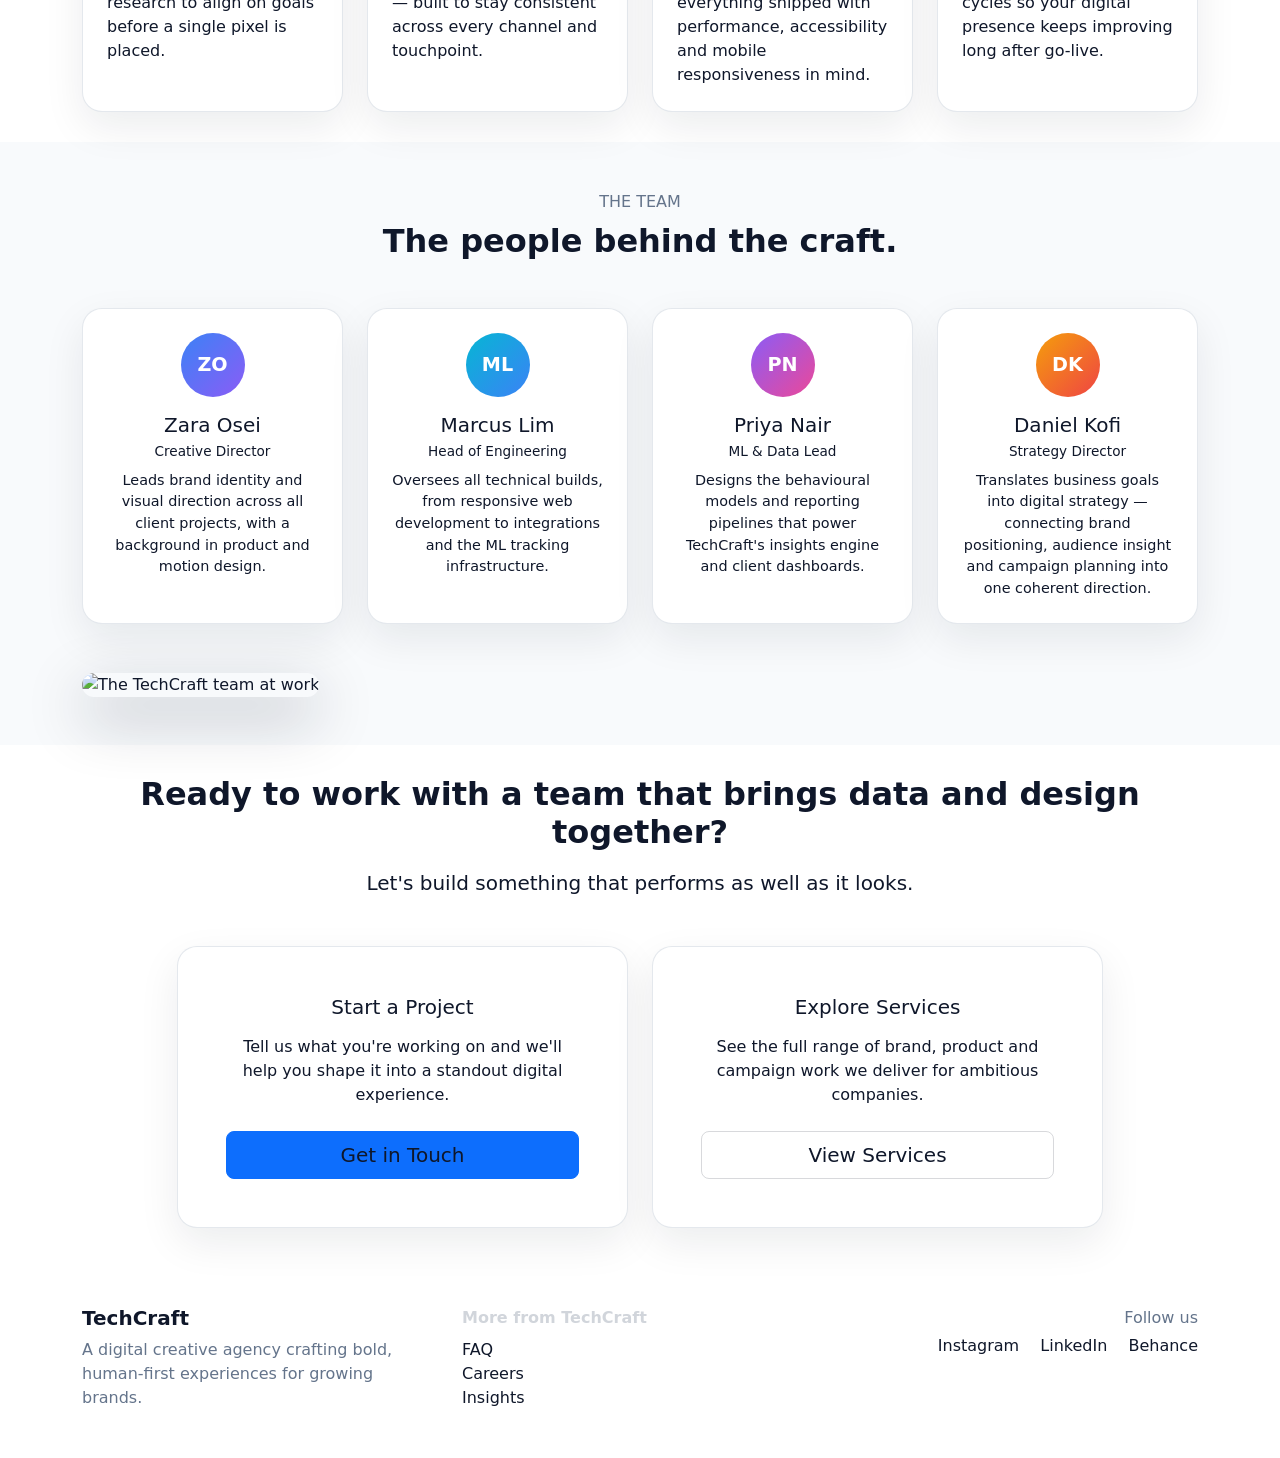
==== commit 6aa49284: "Add team image to about page for enhanced visual appeal" ====
--- a/about.html
+++ b/about.html
@@ -363,6 +363,18 @@
                         </div>
                     </div>
                 </div>
+                <div class="row mt-5">
+                  <div class="col-12">
+                    <img 
+                      src="https://picsum.photos/seed/teamoffice/1200/400" 
+                      alt="The TechCraft team at work"
+                      class="img-fluid"
+                      style="border-radius: 1.25rem; width: 100%; height: 280px; 
+                             object-fit: cover; 
+                             box-shadow: 0 20px 60px rgba(15,23,42,0.3);"
+                    >
+                  </div>
+                </div>
             </div>
         </section>
 
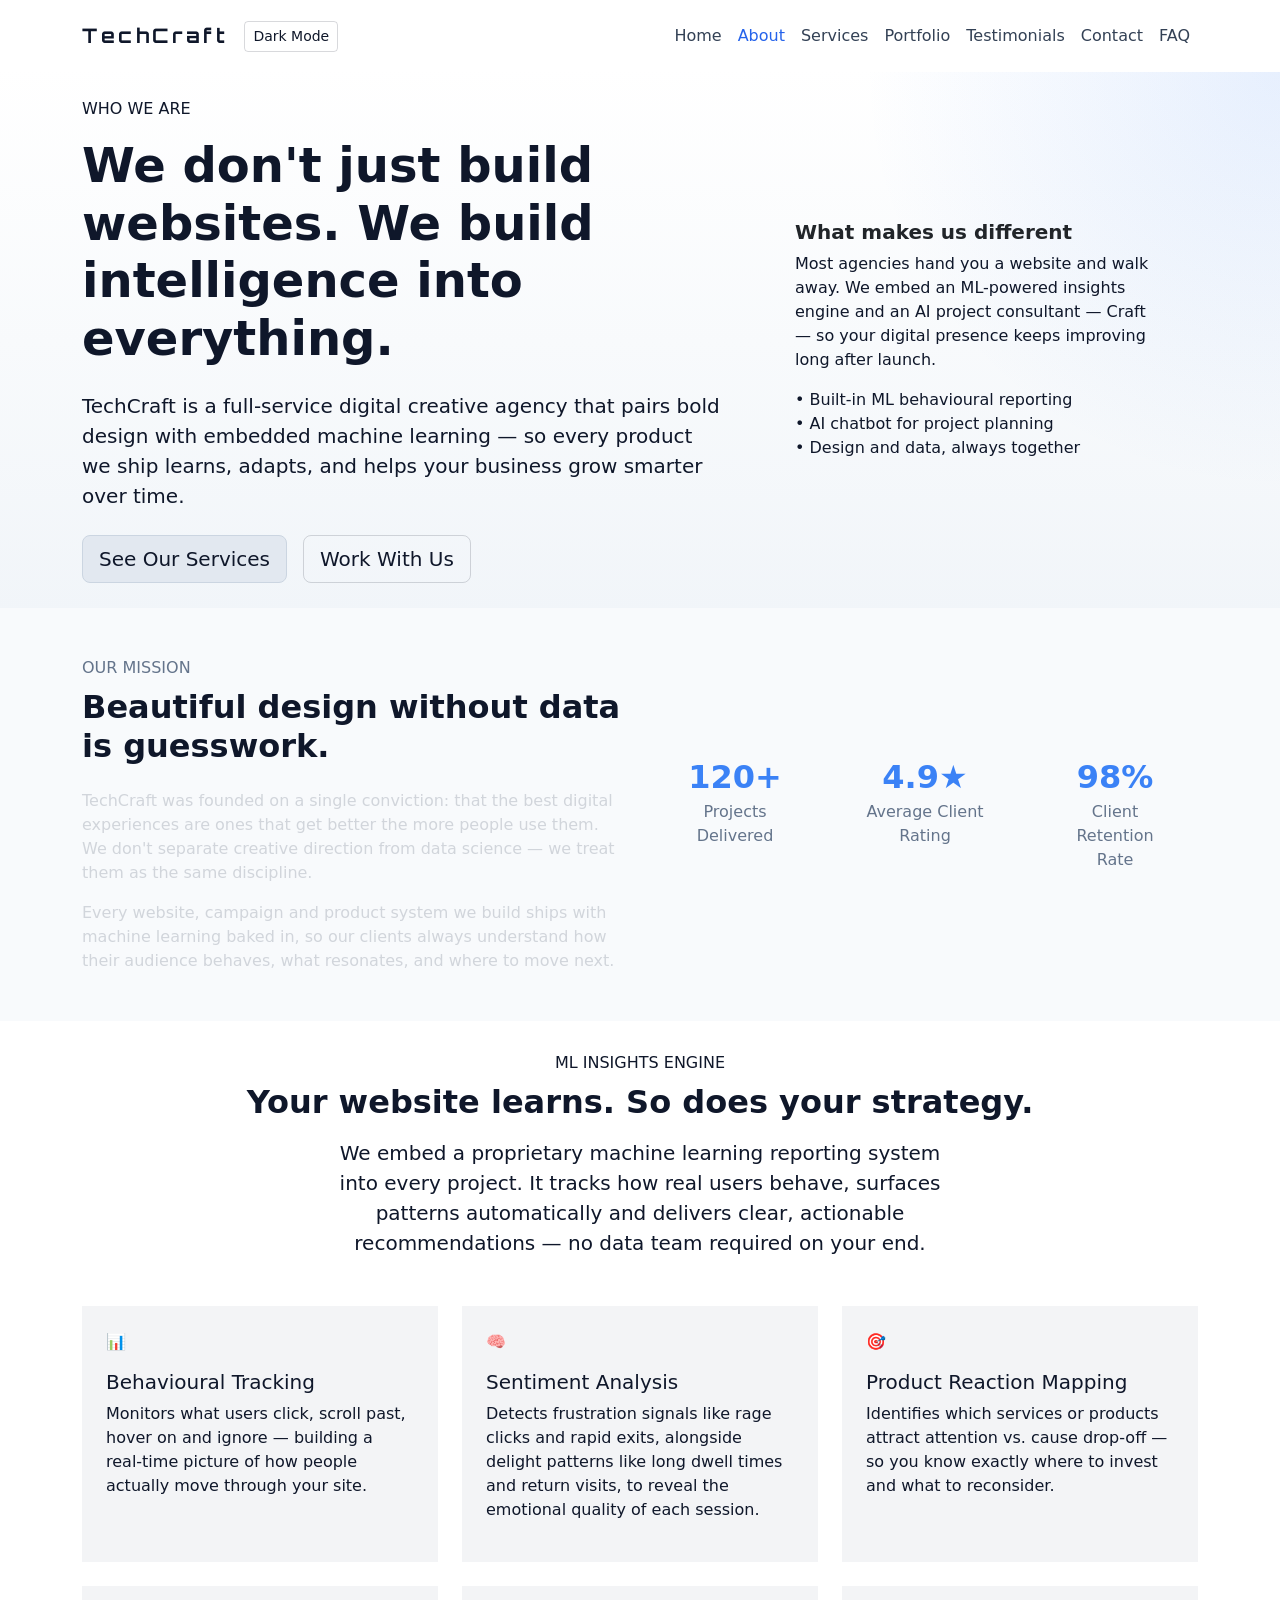
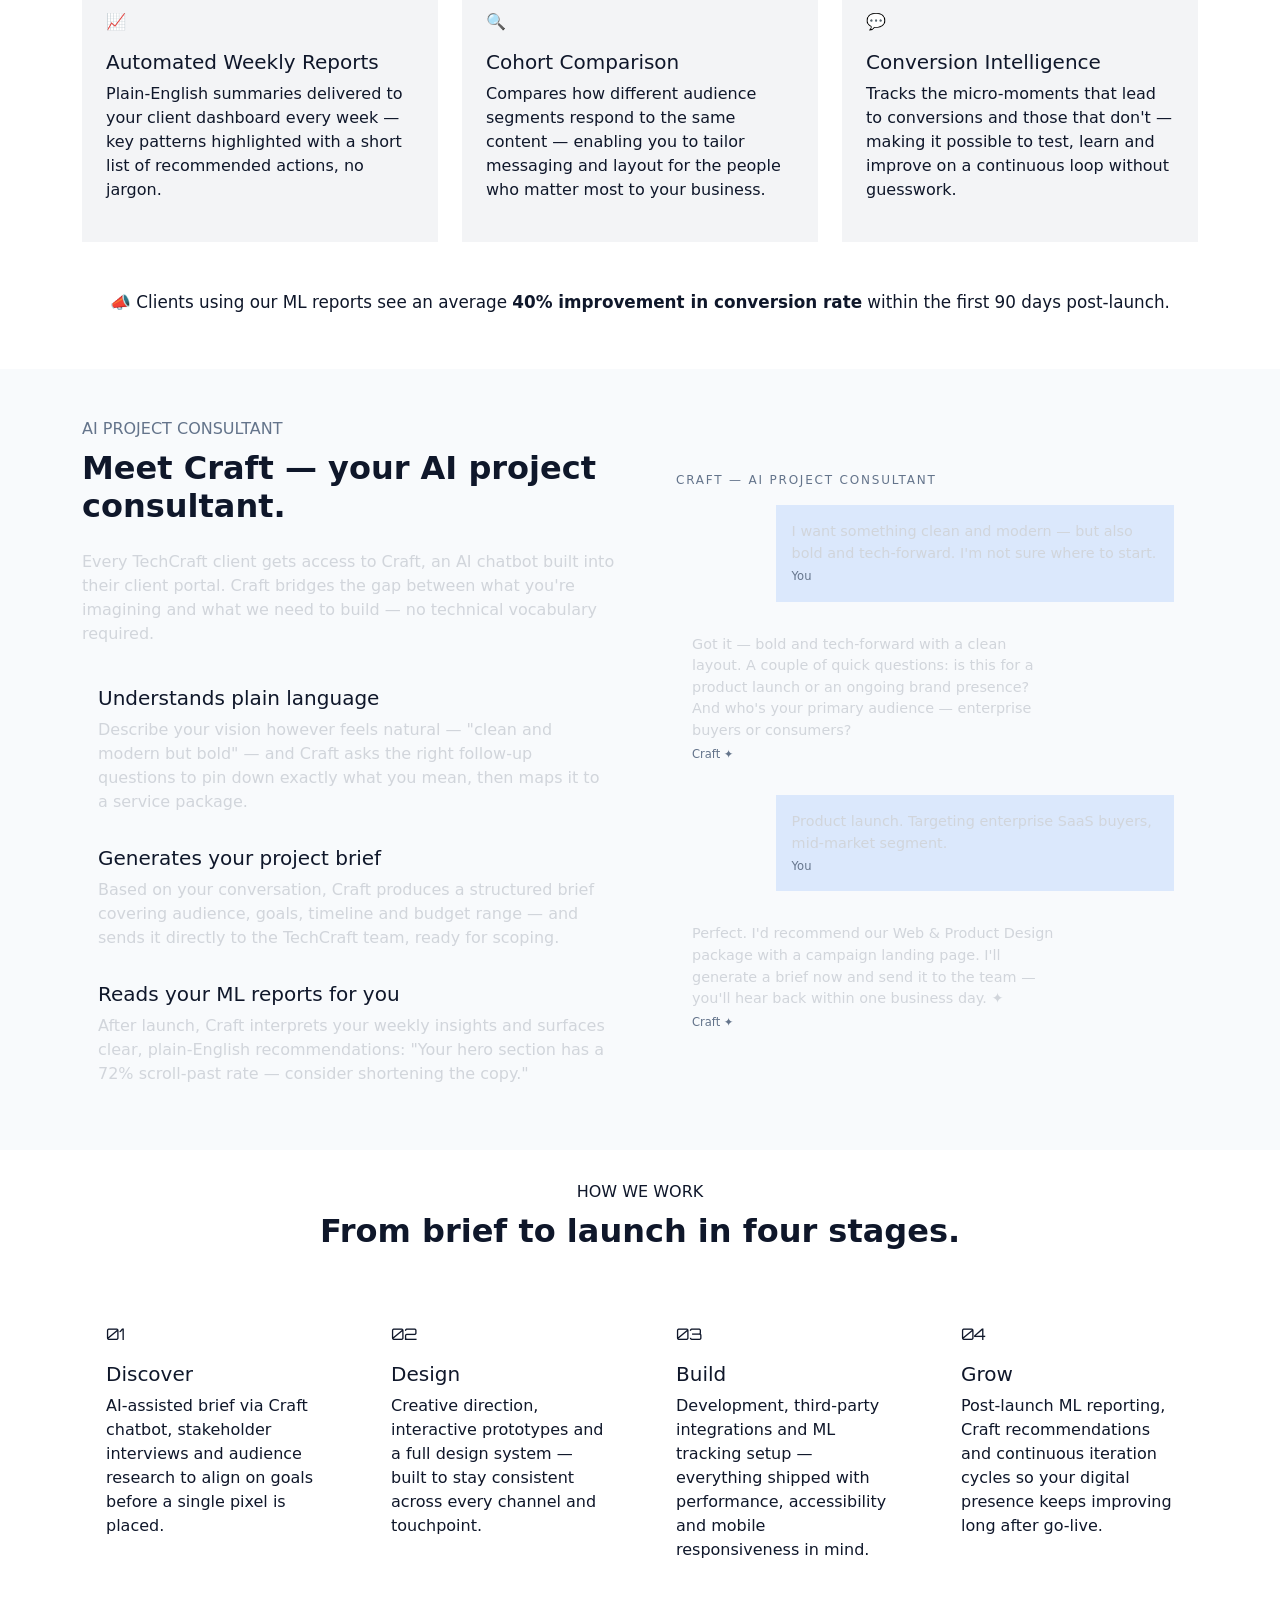
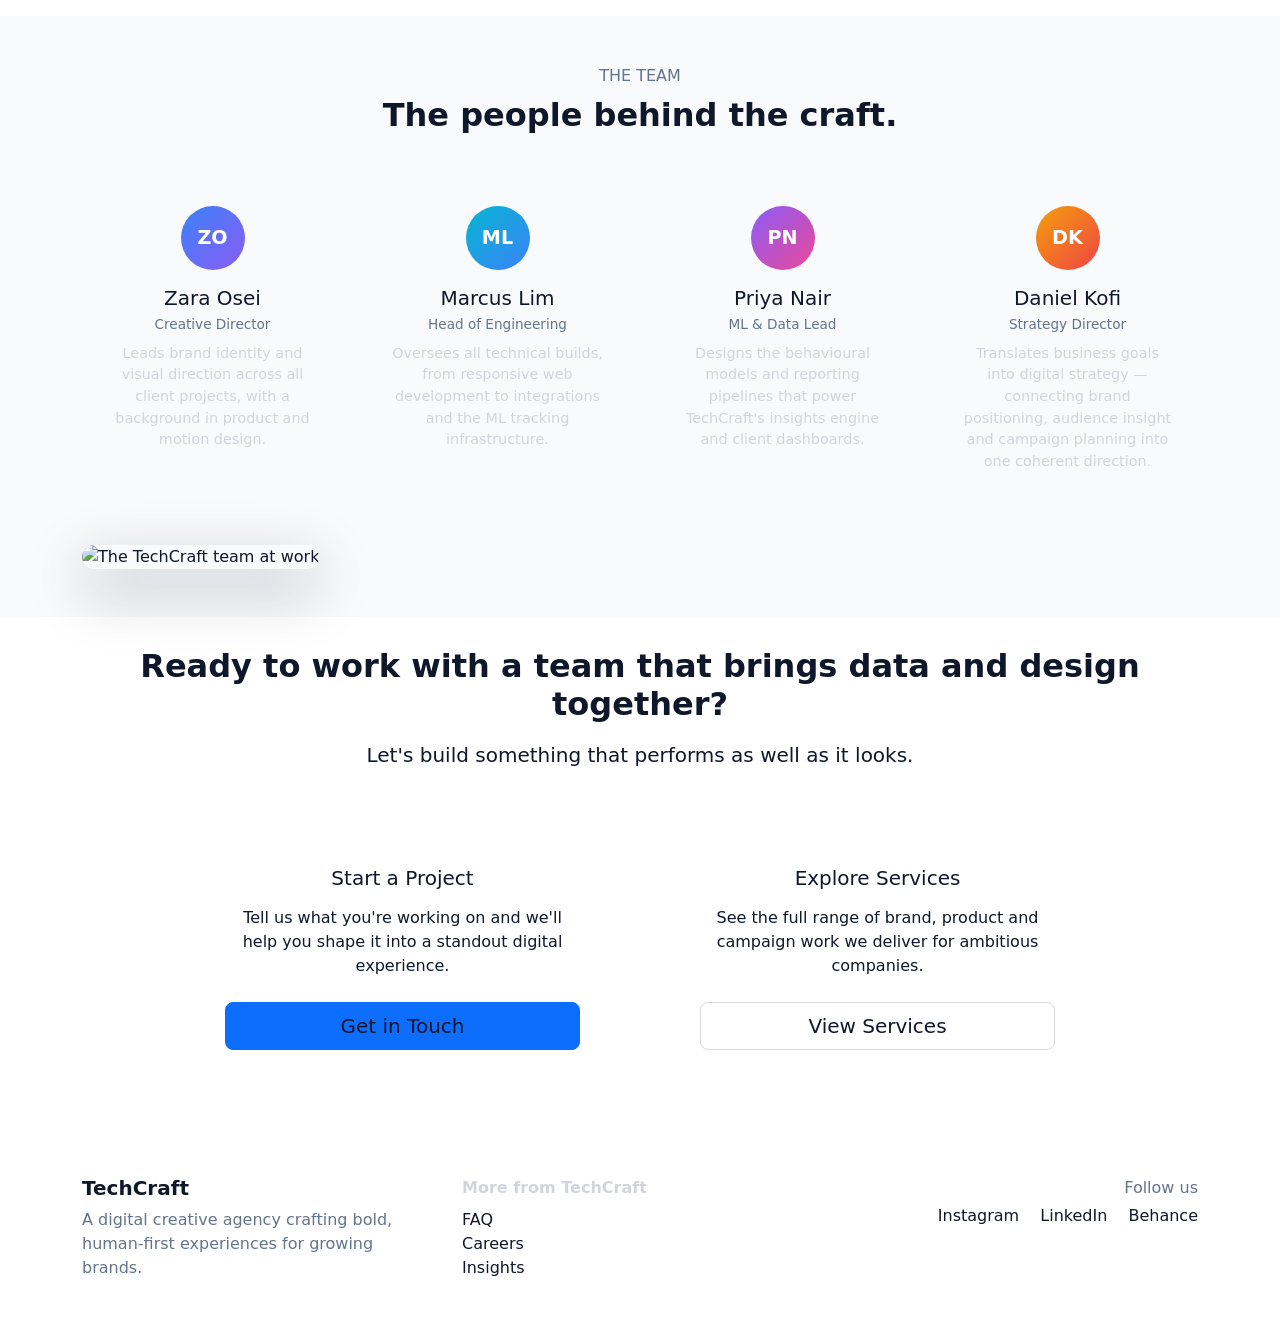
==== commit 3910b36b: "Refactor contact and about pages for improved consistency and readability" ====
--- a/about.html
+++ b/about.html
@@ -45,7 +45,7 @@
             <div class="container py-6">
                 <div class="row align-items-center">
                     <div class="col-lg-7">
-                        <p class="text-uppercase letter-spacing-2 mb-3 text-secondary" style="padding-top: 25px;">Who we
+                        <p class="text-uppercase section-label mb-3 text-secondary" style="padding-top: 25px;">Who we
                             are</p>
                         <h1 class="display-5 fw-bold mb-4">We don't just build websites. We build intelligence into
                             everything.</h1>
@@ -58,7 +58,7 @@
                         </div>
                     </div>
                     <div class="col-lg-5 mt-5 mt-lg-0">
-                        <div class="tile floating p-5 text-dark">
+                        <div class="panel-card tile-floating p-5 text-dark">
                             <h5 class="fw-semibold">What makes us different</h5>
                             <p>Most agencies hand you a website and walk away. We embed an ML-powered insights engine
                                 and an AI project consultant — Craft — so your digital presence keeps improving long
@@ -79,7 +79,7 @@
             <div class="container py-5">
                 <div class="row align-items-center gy-5">
                     <div class="col-lg-6">
-                        <p class="text-uppercase text-secondary mb-2 letter-spacing-2">Our mission</p>
+                        <p class="text-uppercase text-secondary mb-2 section-label">Our mission</p>
                         <h2 class="fw-bold mb-4">Beautiful design without data is guesswork.</h2>
                         <p class="mb-3">TechCraft was founded on a single conviction: that the best digital experiences
                             are ones that get better the more people use them. We don't separate creative direction from
@@ -91,19 +91,19 @@
                     <div class="col-lg-6">
                         <div class="row g-4">
                             <div class="col-md-4">
-                                <div class="tile p-4 text-center">
+                                <div class="panel-card p-4 text-center">
                                     <h2 class="fw-bold mb-1" style="color: #3b82f6;">120+</h2>
                                     <p class="mb-0 text-secondary">Projects Delivered</p>
                                 </div>
                             </div>
                             <div class="col-md-4">
-                                <div class="tile p-4 text-center">
+                                <div class="panel-card p-4 text-center">
                                     <h2 class="fw-bold mb-1" style="color: #3b82f6;">4.9★</h2>
                                     <p class="mb-0 text-secondary">Average Client Rating</p>
                                 </div>
                             </div>
                             <div class="col-md-4">
-                                <div class="tile p-4 text-center">
+                                <div class="panel-card p-4 text-center">
                                     <h2 class="fw-bold mb-1" style="color: #3b82f6;">98%</h2>
                                     <p class="mb-0 text-secondary">Client Retention Rate</p>
                                 </div>
@@ -127,16 +127,16 @@
                 </div>
                 <div class="row gy-4">
                     <div class="col-md-4">
-                        <div class="tile service-card h-100 p-4">
-                            <div class="mb-3 icon">📊</div>
+                        <div class="panel-card service-card h-100 p-4">
+                            <div class="mb-3 icon-badge">📊</div>
                             <h5>Behavioural Tracking</h5>
                             <p>Monitors what users click, scroll past, hover on and ignore — building a real-time
                                 picture of how people actually move through your site.</p>
                         </div>
                     </div>
                     <div class="col-md-4">
-                        <div class="tile service-card h-100 p-4">
-                            <div class="mb-3 icon">🧠</div>
+                        <div class="panel-card service-card h-100 p-4">
+                            <div class="mb-3 icon-badge">🧠</div>
                             <h5>Sentiment Analysis</h5>
                             <p>Detects frustration signals like rage clicks and rapid exits, alongside delight patterns
                                 like long dwell times and return visits, to reveal the emotional quality of each
@@ -144,39 +144,39 @@
                         </div>
                     </div>
                     <div class="col-md-4">
-                        <div class="tile service-card h-100 p-4">
-                            <div class="mb-3 icon">🎯</div>
+                        <div class="panel-card service-card h-100 p-4">
+                            <div class="mb-3 icon-badge">🎯</div>
                             <h5>Product Reaction Mapping</h5>
                             <p>Identifies which services or products attract attention vs. cause drop-off — so you know
                                 exactly where to invest and what to reconsider.</p>
                         </div>
                     </div>
                     <div class="col-md-4">
-                        <div class="tile service-card h-100 p-4">
-                            <div class="mb-3 icon">📈</div>
+                        <div class="panel-card service-card h-100 p-4">
+                            <div class="mb-3 icon-badge">📈</div>
                             <h5>Automated Weekly Reports</h5>
                             <p>Plain-English summaries delivered to your client dashboard every week — key patterns
                                 highlighted with a short list of recommended actions, no jargon.</p>
                         </div>
                     </div>
                     <div class="col-md-4">
-                        <div class="tile service-card h-100 p-4">
-                            <div class="mb-3 icon">🔍</div>
+                        <div class="panel-card service-card h-100 p-4">
+                            <div class="mb-3 icon-badge">🔍</div>
                             <h5>Cohort Comparison</h5>
                             <p>Compares how different audience segments respond to the same content — enabling you to
                                 tailor messaging and layout for the people who matter most to your business.</p>
                         </div>
                     </div>
                     <div class="col-md-4">
-                        <div class="tile service-card h-100 p-4">
-                            <div class="mb-3 icon">💬</div>
+                        <div class="panel-card service-card h-100 p-4">
+                            <div class="mb-3 icon-badge">💬</div>
                             <h5>Conversion Intelligence</h5>
                             <p>Tracks the micro-moments that lead to conversions and those that don't — making it
                                 possible to test, learn and improve on a continuous loop without guesswork.</p>
                         </div>
                     </div>
                 </div>
-                <div class="tile p-4 mt-4 text-center">
+                <div class="panel-card p-4 mt-4 text-center">
                     <p class="mb-0" style="font-size: 1.05rem;">📣 Clients using our ML reports see an average
                         <strong>40% improvement in conversion rate</strong> within the first 90 days post-launch.
                     </p>
@@ -189,25 +189,25 @@
             <div class="container py-5">
                 <div class="row align-items-center gy-5">
                     <div class="col-lg-6">
-                        <p class="text-uppercase text-secondary mb-2 letter-spacing-2">AI Project Consultant</p>
+                        <p class="text-uppercase text-secondary mb-2 section-label">AI Project Consultant</p>
                         <h2 class="fw-bold mb-4">Meet Craft — your AI project consultant.</h2>
                         <p class="mb-4">Every TechCraft client gets access to Craft, an AI chatbot built into their
                             client portal. Craft bridges the gap between what you're imagining and what we need to build
                             — no technical vocabulary required.</p>
-                        <div class="featured-tiles">
-                            <div class="tile p-3">
+                        <div class="featured-grid">
+                            <div class="panel-card p-3">
                                 <h5 class="mb-2">Understands plain language</h5>
                                 <p class="mb-0">Describe your vision however feels natural — "clean and modern but bold"
                                     — and Craft asks the right follow-up questions to pin down exactly what you mean,
                                     then maps it to a service package.</p>
                             </div>
-                            <div class="tile p-3">
+                            <div class="panel-card p-3">
                                 <h5 class="mb-2">Generates your project brief</h5>
                                 <p class="mb-0">Based on your conversation, Craft produces a structured brief covering
                                     audience, goals, timeline and budget range — and sends it directly to the TechCraft
                                     team, ready for scoping.</p>
                             </div>
-                            <div class="tile p-3">
+                            <div class="panel-card p-3">
                                 <h5 class="mb-2">Reads your ML reports for you</h5>
                                 <p class="mb-0">After launch, Craft interprets your weekly insights and surfaces clear,
                                     plain-English recommendations: "Your hero section has a 72% scroll-past rate —
@@ -216,12 +216,12 @@
                         </div>
                     </div>
                     <div class="col-lg-6">
-                        <div class="tile p-4">
+                        <div class="panel-card p-4">
                             <p class="text-uppercase text-secondary mb-3"
                                 style="font-size: 0.75rem; letter-spacing: 0.15em;">Craft — AI Project Consultant</p>
                             <div class="d-flex flex-column gap-3">
                                 <div class="d-flex justify-content-end">
-                                    <div class="tile p-3"
+                                    <div class="panel-card p-3"
                                         style="max-width: 80%; background: rgba(59,130,246,0.15); border-color: rgba(59,130,246,0.3);">
                                         <p class="mb-1" style="font-size: 0.9rem;">I want something clean and modern —
                                             but also bold and tech-forward. I'm not sure where to start.</p>
@@ -229,7 +229,7 @@
                                     </div>
                                 </div>
                                 <div class="d-flex justify-content-start">
-                                    <div class="tile p-3" style="max-width: 80%;">
+                                    <div class="panel-card p-3" style="max-width: 80%;">
                                         <p class="mb-1" style="font-size: 0.9rem;">Got it — bold and tech-forward with a
                                             clean layout. A couple of quick questions: is this for a product launch or
                                             an ongoing brand presence? And who's your primary audience — enterprise
@@ -238,7 +238,7 @@
                                     </div>
                                 </div>
                                 <div class="d-flex justify-content-end">
-                                    <div class="tile p-3"
+                                    <div class="panel-card p-3"
                                         style="max-width: 80%; background: rgba(59,130,246,0.15); border-color: rgba(59,130,246,0.3);">
                                         <p class="mb-1" style="font-size: 0.9rem;">Product launch. Targeting enterprise
                                             SaaS buyers, mid-market segment.</p>
@@ -246,7 +246,7 @@
                                     </div>
                                 </div>
                                 <div class="d-flex justify-content-start">
-                                    <div class="tile p-3" style="max-width: 80%;">
+                                    <div class="panel-card p-3" style="max-width: 80%;">
                                         <p class="mb-1" style="font-size: 0.9rem;">Perfect. I'd recommend our Web &
                                             Product Design package with a campaign landing page. I'll generate a brief
                                             now and send it to the team — you'll hear back within one business day. ✦
@@ -270,8 +270,8 @@
                 </div>
                 <div class="row gy-4">
                     <div class="col-md-3">
-                        <div class="tile p-4 h-100">
-                            <div class="mb-3 icon" style="font-family: 'Orbitron', sans-serif; font-size: 1rem;">01
+                        <div class="panel-card p-4 h-100">
+                            <div class="mb-3 icon-badge" style="font-family: 'Orbitron', sans-serif; font-size: 1rem;">01
                             </div>
                             <h5 class="mb-2">Discover</h5>
                             <p class="mb-0">AI-assisted brief via Craft chatbot, stakeholder interviews and audience
@@ -279,8 +279,8 @@
                         </div>
                     </div>
                     <div class="col-md-3">
-                        <div class="tile p-4 h-100">
-                            <div class="mb-3 icon" style="font-family: 'Orbitron', sans-serif; font-size: 1rem;">02
+                        <div class="panel-card p-4 h-100">
+                            <div class="mb-3 icon-badge" style="font-family: 'Orbitron', sans-serif; font-size: 1rem;">02
                             </div>
                             <h5 class="mb-2">Design</h5>
                             <p class="mb-0">Creative direction, interactive prototypes and a full design system — built
@@ -288,8 +288,8 @@
                         </div>
                     </div>
                     <div class="col-md-3">
-                        <div class="tile p-4 h-100">
-                            <div class="mb-3 icon" style="font-family: 'Orbitron', sans-serif; font-size: 1rem;">03
+                        <div class="panel-card p-4 h-100">
+                            <div class="mb-3 icon-badge" style="font-family: 'Orbitron', sans-serif; font-size: 1rem;">03
                             </div>
                             <h5 class="mb-2">Build</h5>
                             <p class="mb-0">Development, third-party integrations and ML tracking setup — everything
@@ -297,8 +297,8 @@
                         </div>
                     </div>
                     <div class="col-md-3">
-                        <div class="tile p-4 h-100">
-                            <div class="mb-3 icon" style="font-family: 'Orbitron', sans-serif; font-size: 1rem;">04
+                        <div class="panel-card p-4 h-100">
+                            <div class="mb-3 icon-badge" style="font-family: 'Orbitron', sans-serif; font-size: 1rem;">04
                             </div>
                             <h5 class="mb-2">Grow</h5>
                             <p class="mb-0">Post-launch ML reporting, Craft recommendations and continuous iteration
@@ -318,7 +318,7 @@
                 </div>
                 <div class="row gy-4">
                     <div class="col-md-3">
-                        <div class="tile p-4 h-100 text-center">
+                        <div class="panel-card p-4 h-100 text-center">
                             <div class="mx-auto mb-3 d-flex align-items-center justify-content-center fw-bold"
                                 style="width:64px;height:64px;border-radius:50%;background:linear-gradient(135deg,#3b82f6,#8b5cf6);font-size:1.2rem;color:#fff;">
                                 ZO</div>
@@ -329,7 +329,7 @@
                         </div>
                     </div>
                     <div class="col-md-3">
-                        <div class="tile p-4 h-100 text-center">
+                        <div class="panel-card p-4 h-100 text-center">
                             <div class="mx-auto mb-3 d-flex align-items-center justify-content-center fw-bold"
                                 style="width:64px;height:64px;border-radius:50%;background:linear-gradient(135deg,#06b6d4,#3b82f6);font-size:1.2rem;color:#fff;">
                                 ML</div>
@@ -340,7 +340,7 @@
                         </div>
                     </div>
                     <div class="col-md-3">
-                        <div class="tile p-4 h-100 text-center">
+                        <div class="panel-card p-4 h-100 text-center">
                             <div class="mx-auto mb-3 d-flex align-items-center justify-content-center fw-bold"
                                 style="width:64px;height:64px;border-radius:50%;background:linear-gradient(135deg,#8b5cf6,#ec4899);font-size:1.2rem;color:#fff;">
                                 PN</div>
@@ -351,7 +351,7 @@
                         </div>
                     </div>
                     <div class="col-md-3">
-                        <div class="tile p-4 h-100 text-center">
+                        <div class="panel-card p-4 h-100 text-center">
                             <div class="mx-auto mb-3 d-flex align-items-center justify-content-center fw-bold"
                                 style="width:64px;height:64px;border-radius:50%;background:linear-gradient(135deg,#f59e0b,#ef4444);font-size:1.2rem;color:#fff;">
                                 DK</div>
@@ -387,7 +387,7 @@
                 </div>
                 <div class="row g-4 justify-content-center">
                     <div class="col-md-5">
-                        <div class="tile p-5 text-center">
+                        <div class="panel-card p-5 text-center">
                             <h5 class="mb-3">Start a Project</h5>
                             <p class="mb-4">Tell us what you're working on and we'll help you shape it into a standout
                                 digital experience.</p>
@@ -395,7 +395,7 @@
                         </div>
                     </div>
                     <div class="col-md-5">
-                        <div class="tile p-5 text-center">
+                        <div class="panel-card p-5 text-center">
                             <h5 class="mb-3">Explore Services</h5>
                             <p class="mb-4">See the full range of brand, product and campaign work we deliver for
                                 ambitious companies.</p>
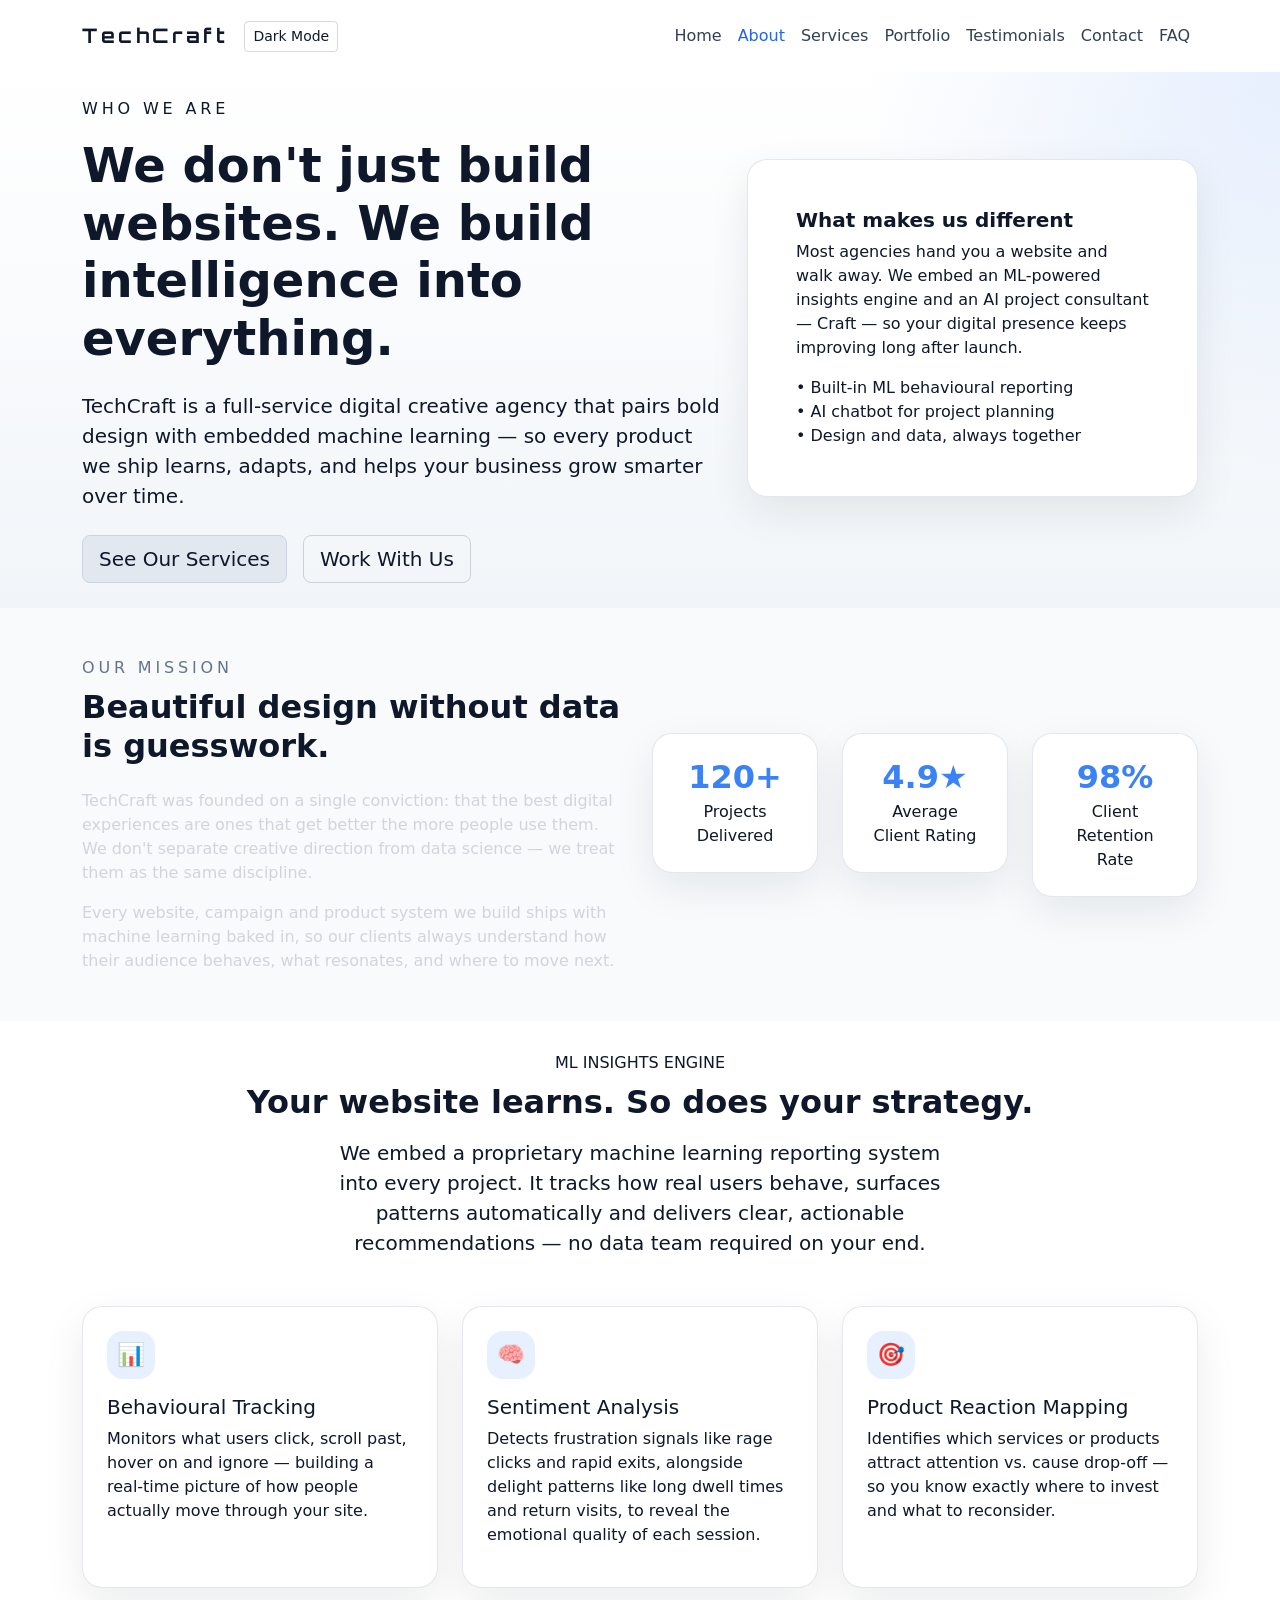
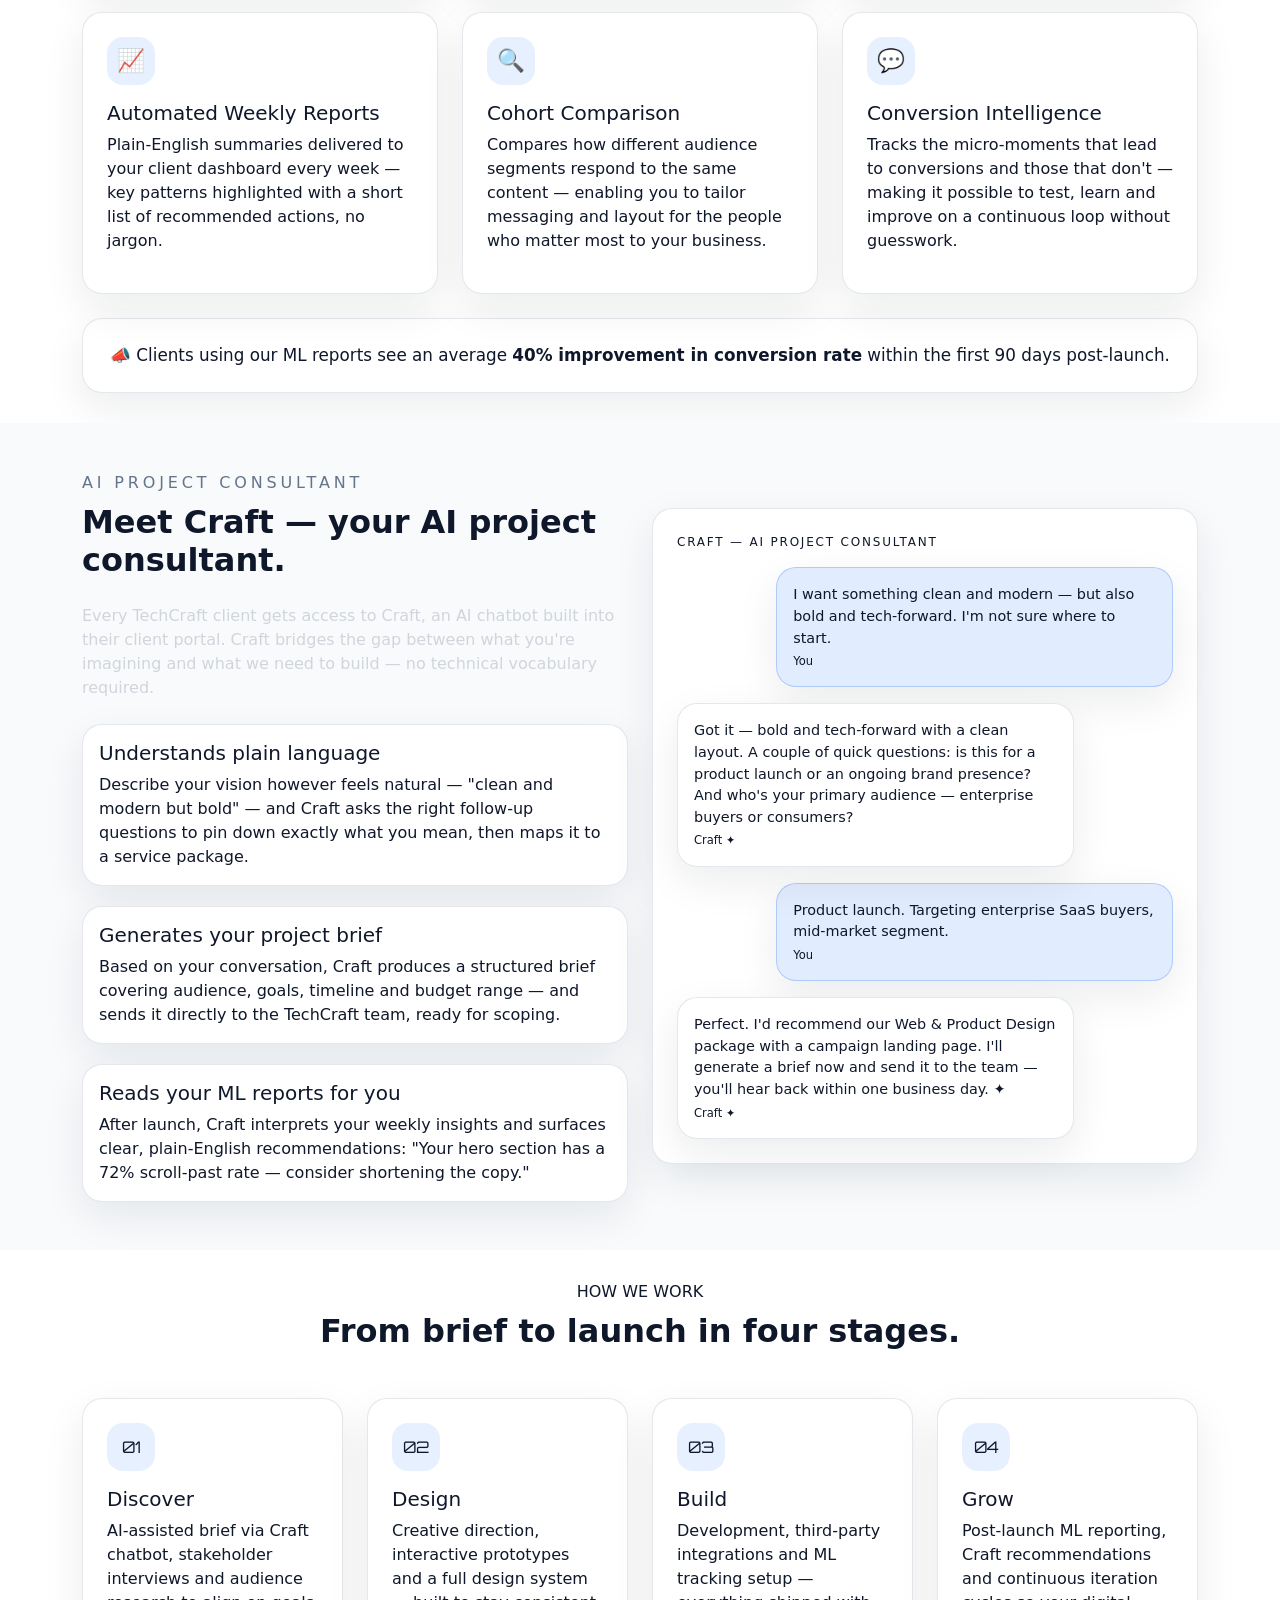
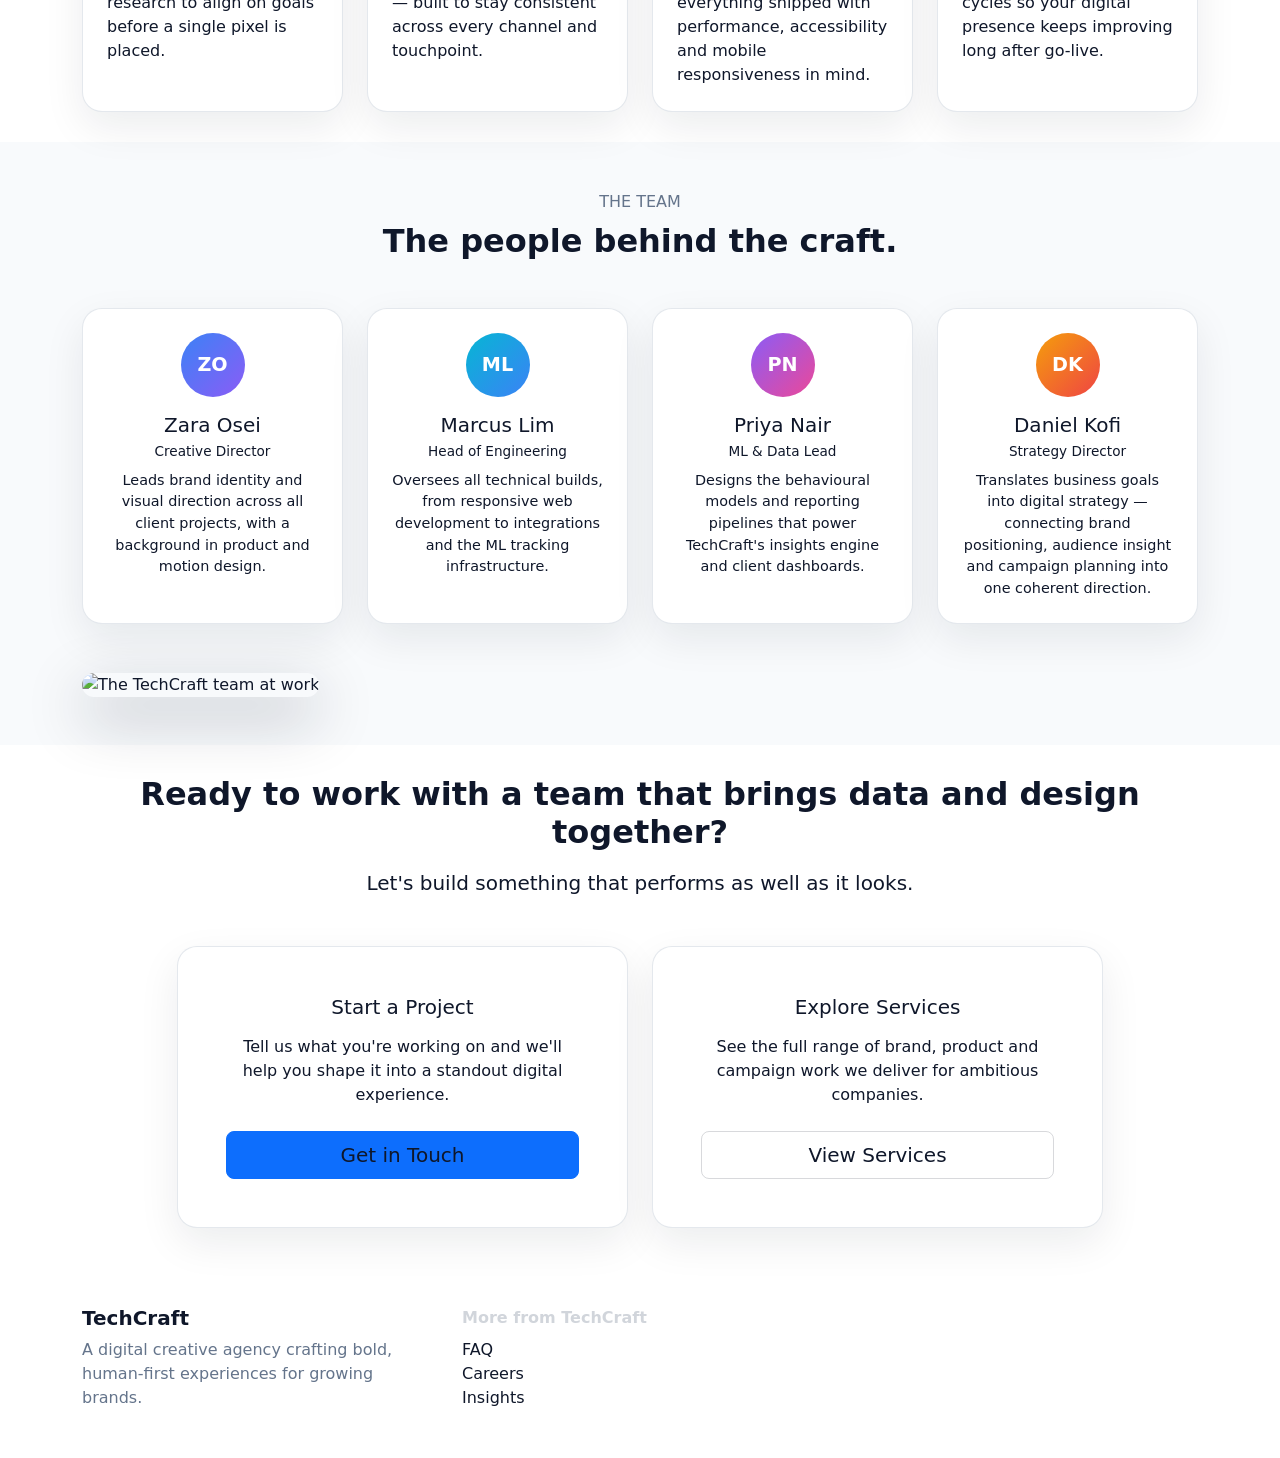
==== commit fa55baf1: "Final fixes of small bugs and ensuring compatibilty with mobile" ====
--- a/about.html
+++ b/about.html
@@ -424,12 +424,6 @@
                         <li><a href="insights.html" class="text-white text-decoration-none">Insights</a></li>
                     </ul>
                 </div>
-                <div class="col-md-4 text-md-end">
-                    <p class="mb-1 text-secondary">Follow us</p>
-                    <a href="#" class="text-white text-decoration-none me-3">Instagram</a>
-                    <a href="#" class="text-white text-decoration-none me-3">LinkedIn</a>
-                    <a href="#" class="text-white text-decoration-none">Behance</a>
-                </div>
             </div>
         </div>
     </footer>
--- a/styles.css
+++ b/styles.css
@@ -58,32 +58,35 @@
   color: #60a5fa;
 }
 
-.letter-spacing-2 {
+.section-label {
   letter-spacing: 0.24em;
 }
 
-.tile {
+.panel-card {
   background: rgba(255, 255, 255, 0.08);
   border: 1px solid rgba(255, 255, 255, 0.08);
   border-radius: 1.25rem;
   box-shadow: 0 30px 70px rgba(15, 23, 42, 0.25);
 }
 
-.tile p,
-.tile h5 {
+.panel-card p,
+.panel-card h5 {
   color: #f8fafc;
 }
 
-.tile.floating {
+.panel-card.tile-floating {
   transform: translateY(-12px);
   transition: transform 0.35s ease;
 }
 
-.tile.floating:hover {
+.tile-floating {
+}
+
+.panel-card.tile-floating:hover {
   transform: translateY(-18px);
 }
 
-.featured-tiles {
+.featured-grid {
   display: grid;
   gap: 1.25rem;
 }
@@ -97,7 +100,7 @@
   color: #e5e7eb;
 }
 
-.icon {
+.icon-badge {
   background: rgba(59, 130, 246, 0.12);
   display: inline-flex;
   align-items: center;
@@ -113,7 +116,7 @@
 }
 
 .bg-white {
-  background-color: transparent !important;
+  background-color: #ffffff !important;
   padding-bottom: 30px;
   padding-top: 30px;
 }
@@ -129,15 +132,15 @@
 .bg-white li,
 .bg-white a,
 .bg-white .text-secondary,
-.bg-white .tile p,
-.bg-white .tile h5,
-.bg-white .tile,
-.bg-white .tile h1,
-.bg-white .tile h2,
-.bg-white .tile h3,
-.bg-white .tile h4,
-.bg-white .tile h6,
-.bg-white .tile span,
+.bg-white .panel-card p,
+.bg-white .panel-card h5,
+.bg-white .panel-card,
+.bg-white .panel-card h1,
+.bg-white .panel-card h2,
+.bg-white .panel-card h3,
+.bg-white .panel-card h4,
+.bg-white .panel-card h6,
+.bg-white .panel-card span,
 .bg-white .service-card,
 .bg-white .service-card h5,
 .bg-white .service-card p {
@@ -225,14 +228,14 @@
   color: #0f172a !important;
 }
 
-.light-mode .tile {
+.light-mode .panel-card {
   background: #ffffff;
   border-color: rgba(148, 163, 184, 0.25);
   box-shadow: 0 15px 40px rgba(15, 23, 42, 0.08);
 }
 
-.light-mode .tile p,
-.light-mode .tile h5 {
+.light-mode .panel-card p,
+.light-mode .panel-card h5 {
   color: #0f172a;
 }
 
@@ -279,19 +282,19 @@
 .light-mode .bg-white li,
 .light-mode .bg-white a,
 .light-mode .bg-white .text-secondary,
-.light-mode .bg-white .tile p,
-.light-mode .bg-white .tile h5,
+.light-mode .bg-white .panel-card p,
+.light-mode .bg-white .panel-card h5,
 .light-mode .bg-white .lead,
 .light-mode .bg-white .display-5 {
   color: #0f172a !important;
 }
 
-.light-mode .bg-white .tile {
+.light-mode .bg-white .panel-card {
   background: #ffffff;
 }
 
-.light-mode .tile p,
-.light-mode .tile h5 {
+.light-mode .panel-card p,
+.light-mode .panel-card h5 {
   color: #0f172a !important;
 }
 
@@ -326,4 +329,16 @@
     padding-bottom: 3rem;
   }
 }
- + 
+
+/* placeholder selectors for renamed custom classes */
+.featured-image {
+}
+.filter-button {
+}
+.project-card {
+}
+.project-card-col {
+}
+.project-image {
+}
